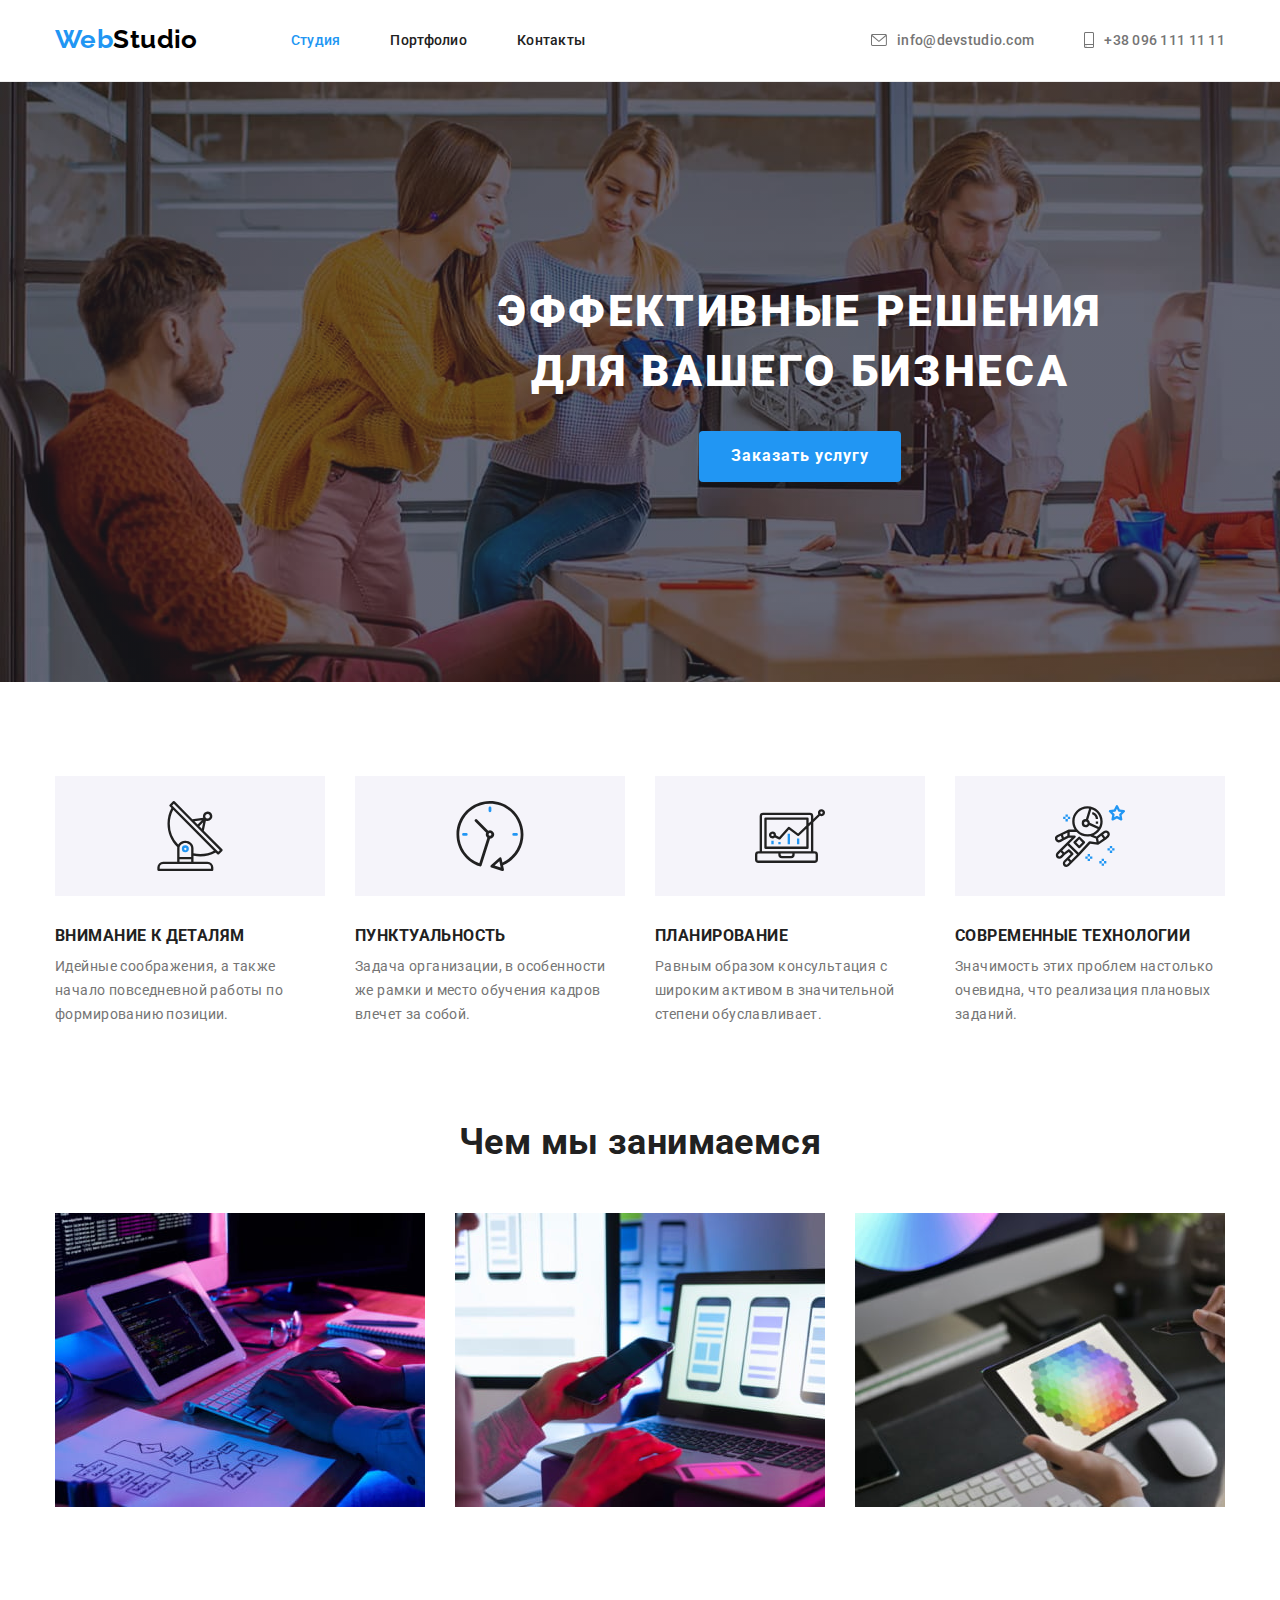
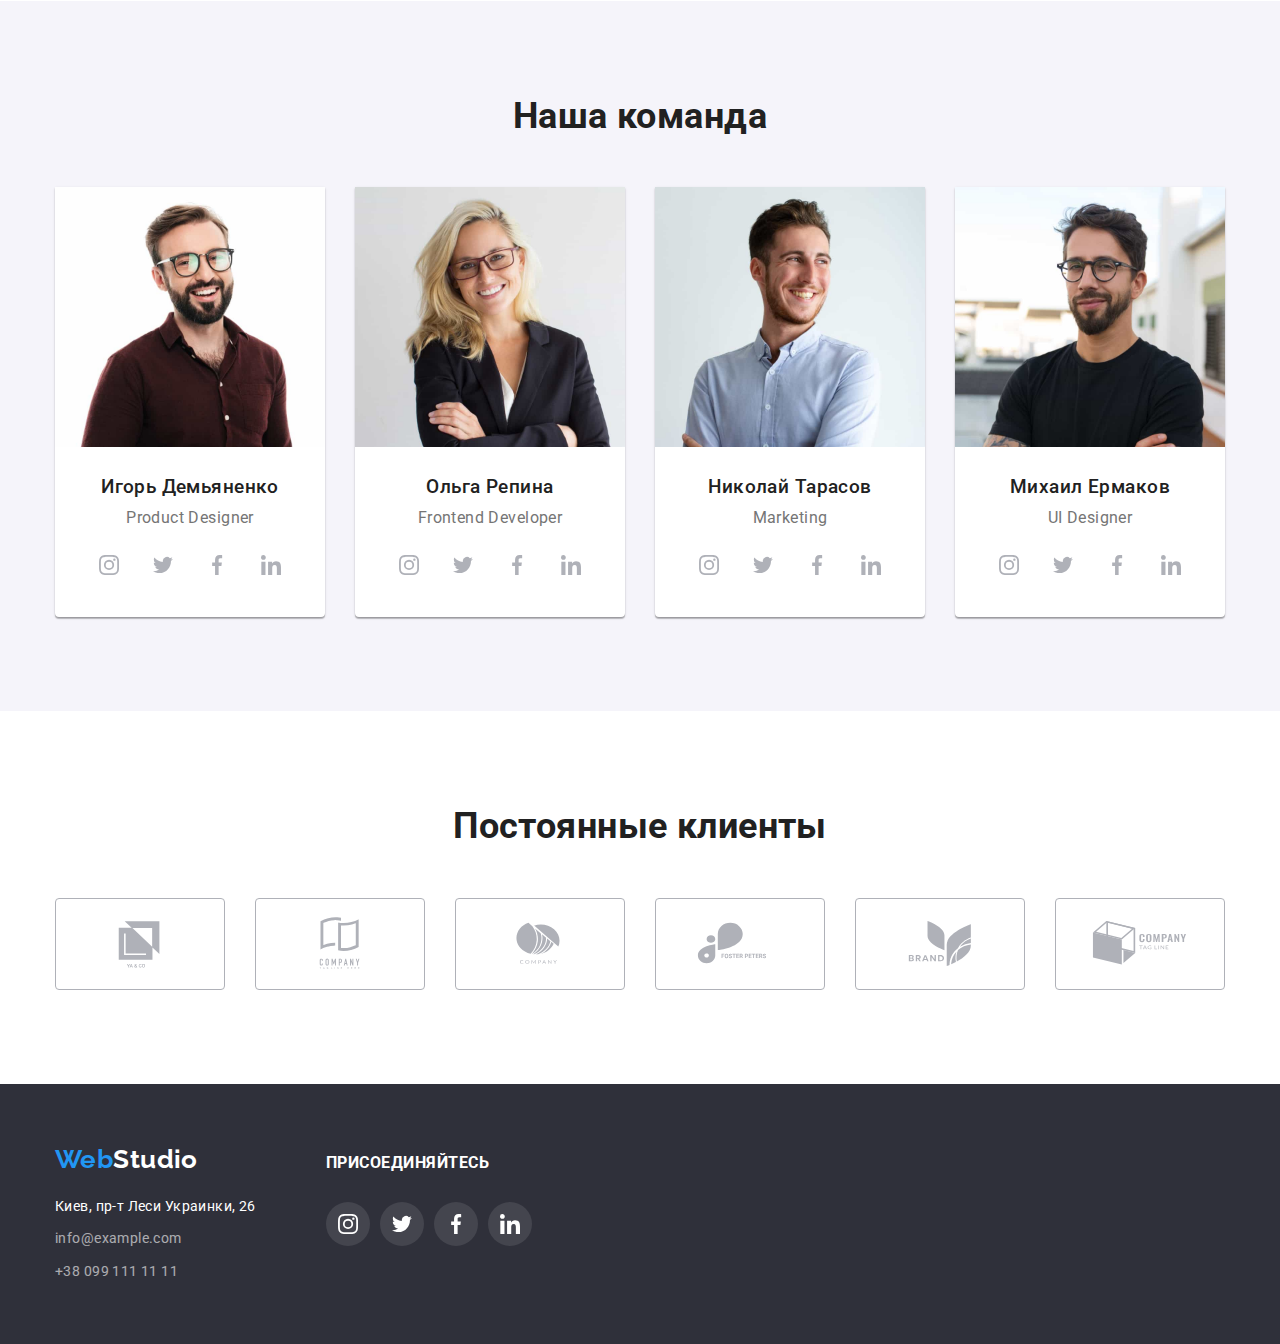
==== index.html @ b8664c8b "initial commit" ====
<!DOCTYPE html>
<html lang="ru">
<head>
    <meta charset="UTF-8">
    <meta http-equiv="X-UA-Compatible" content="IE=edge">
    <meta name="viewport" content="width=device-width, initial-scale=1.0">
    <title>WebStudio</title>
    <link rel="preconnect" href="https://fonts.googleapis.com">
    <link rel="preconnect" href="https://fonts.gstatic.com" crossorigin>
    <link href="https://fonts.googleapis.com/css2?family=Raleway:wght@700&family=Roboto:wght@400;500;700;900&display=swap" rel="stylesheet">
    <link rel="stylesheet" href="https://cdnjs.cloudflare.com/ajax/libs/modern-normalize/1.1.0/modern-normalize.min.css">
    <link rel="stylesheet" href="css/styles.css">
</head>
<body>
<!-- header -->
    <header class="border-line">
        <!-- logo -->
    <div class="container main-nav">
        <a class="link-logo link item-logo" href="/index.html"><span class="logo-color">Web</span>Studio</a>
       <!-- navigation to other pages -->
       <nav>
           <ul class="site-nav list nav">
                <li class="item"><a class="nav-link link current" href="./index.html">Студия</a></li>
                <li class="item"><a class="nav-link link" href="./portfolio.html">Портфолио</a></li>
                <li class="item"><a class="nav-link link" href="">Контакты</a></li>
          </ul>
       </nav>
        <!-- contacts -->
       <ul class="contact-nav list nav">
           <li class="item"><a class="contact-item link" href="mailto:info@devstudio.com">
                <svg class="icon-contact" width="16" height="12">
                    <use href="./images/icons.svg#icon-envelope"></use>
                </svg>
            info@devstudio.com</a>
            </li>
           <li class="item"><a class="contact-item link" href="tel:+380961111111">
                <svg class="icon-contact" width="10" height="16">
                    <use href="./images/icons.svg#icon-smartphone"></use>
                </svg>
            +38 096 111 11 11</a>
            </li>
       </ul>
    </div>
    </header>
<!-- main -->
    <main>
        <section class="hero">
            <!-- Hero -->
        <div class="container">
            <h1>Эффективные решения <br>
                для вашего бизнеса</h1>
            <button type="button" class="button primary">Заказать услугу</button>
        </div>
        </section>

        <!-- particularities -->
        <section class= "particularities section">
        <div class="container">
            <h2 class="section-title visually-hidden">Наши особенности</h2>
            <ul class="list">
                <li class="particularities-item">
                    <div class="icon-button">
                    <svg width="70px", height="70px">
                     <use href="./images/icons.svg#icon-antenna"></use></svg>
                    </div>
                    <h3 class="item-title">Внимание к деталям</h3>
                    <p class="item-text">Идейные соображения, а также начало повседневной работы по формированию позиции.</p>
                </li>
                <li class="particularities-item">
                    <div class="icon-button">
                        <svg width="70px", height="70px">
                            <use href="./images/icons.svg#icon-clock"></use>
                        </svg>
                    </div>
                    <h3 class="item-title">Пунктуальность</h3>
                    <p class="item-text">Задача организации, в особенности же рамки и место обучения кадров влечет за собой.</p>
                </li>
                <li class="particularities-item">
                    <div class="icon-button">
                        <svg width="70px", height="70px">
                            <use href="./images/icons.svg#icon-diagram"></use>
                        </svg>
                    </div>
                    <h3 class="item-title">Планирование</h3>
                    <p class="item-text">Равным образом консультация с широким активом в значительной степени обуславливает.</p>
                </li>
                <li class="particularities-item">
                    <div class="icon-button">
                        <svg width="70px", height="70px">
                            <use href="./images/icons.svg#icon-astronaut"></use>
                        </svg>
                    </div>
                    <h3 class="item-title">Современные технологии</h3>
                    <p class="item-text">Значимость этих проблем настолько очевидна, что реализация плановых заданий.</p>
                </li>
            </ul>
        </div>
        </section>   
         <!-- what we do (production) --> 
        <section class="production section">
        <div class="container">
            <h2 class="section-title">Чем мы занимаемся</h2>
            <ul class="list">
                <li class="item"><img src="images/box1-sq.jpg" alt="схема алгоритма и руки на клавиатуре" title="Разработка" width="370" height="294" class="production-photo"></li>
                <li class="item"><img src="images/box2-sq.jpg" alt="мобильный телефон и экран ноутбука" title="Верстка" width="370" height="294" class="production-photo"></li>
                <li class="item"><img src="images/box3-sq.jpg" alt="планшет с цветовой палитрой" width="370" title="Дизайн" height="294" class="production-photo"></li>
            </ul>
        </div>
        </section>

        <!-- our team 🤓 -->
        <section class="team section">
        <div class="container">
            <h2 class="section-title">Наша команда</h2>
            <ul class="list">
                <li class="team-card">
                    <img src="images/img-1-sq.jpg" alt="Игорь Демьяненко" width="270" height="260" class="team-photo">
                    <div class="team-text">
                    <h3 class="team-name">Игорь Демьяненко</h3>
                    <p class="team-position" lang="en">Product Designer</p>
                    <ul class="media list">
                        <li class="button-media">
                            <a href="" class="link link-media">
                                <svg width="20px" , height="20px" , fill="currentColor">
                                    <use href="./images/icons.svg#icon-instagram"></use>
                                </svg>
                            </a>
                        </li>
                        <li class="button-media">
                            <a href="" class="link link-media">
                                <svg width="20px" , height="20px" , fill="currentColor">
                                    <use href="./images/icons.svg#icon-twitter"></use>
                                </svg>
                            </a>
                        </li>
                        <li class="button-media">
                            <a href="" class="link link-media">
                                <svg width="20px" , height="20px" , fill="currentColor">
                                    <use href="./images/icons.svg#icon-facebook"></use>
                                </svg>
                            </a>
                        </li>
                        <li class="button-media">
                            <a href="" class="link link-media">
                                <svg width="20px" , height="20px" , fill="currentColor">
                                    <use href="./images/icons.svg#icon-linkedin"></use>
                                </svg>
                            </a>
                        </li>
                    </ul>
                    </div>
                </li>
                <li class="team-card">
                    <img src="images/img-2-sq.jpg" alt="Ольга Репина" width="270" height="260" class="team-photo">
                    <div class="team-text">
                        <h3 class="team-name">Ольга Репина</h3>
                        <p class="team-position" lang="en">Frontend Developer</p>
                        <ul class="media list">
                            <li class="button-media">
                                <a href="" class="link link-media">
                                    <svg width="20px" , height="20px" , fill="currentColor">
                                        <use href="./images/icons.svg#icon-instagram"></use>
                                    </svg>
                                </a>
                            </li>
                            <li class="button-media">
                                <a href="" class="link link-media">
                                    <svg width="20px" , height="20px" , fill="currentColor">
                                        <use href="./images/icons.svg#icon-twitter"></use>
                                    </svg>
                                </a>
                            </li>
                            <li class="button-media">
                                <a href="" class="link link-media">
                                    <svg width="20px" , height="20px" , fill="currentColor">
                                        <use href="./images/icons.svg#icon-facebook"></use>
                                    </svg>
                                </a>
                            </li>
                            <li class="button-media">
                                <a href="" class="link link-media">
                                    <svg width="20px" , height="20px" , fill="currentColor">
                                        <use href="./images/icons.svg#icon-linkedin"></use>
                                    </svg>
                                </a>
                            </li>
                        </ul>
                    </div>
                </li>
                <li class="team-card">
                    <img src="images/img-3-sq.jpg" alt="Николай Тарасов" width="270" height="260" class="team-photo">
                    <div class="team-text">
                        <h3 class="team-name">Николай Тарасов</h3>
                        <p class="team-position" lang="en">Marketing</p>
                        <ul class="media list">
                            <li class="button-media">
                                <a href="" class="link link-media">
                                    <svg width="20px" , height="20px" , fill="currentColor">
                                        <use href="./images/icons.svg#icon-instagram"></use>
                                    </svg>
                                </a>
                            </li>
                            <li class="button-media">
                                <a href="" class="link link-media">
                                    <svg width="20px" , height="20px" , fill="currentColor">
                                        <use href="./images/icons.svg#icon-twitter"></use>
                                    </svg>
                                </a>
                            </li>
                            <li class="button-media">
                                <a href="" class="link link-media">
                                    <svg width="20px" , height="20px" , fill="currentColor">
                                        <use href="./images/icons.svg#icon-facebook"></use>
                                    </svg>
                                </a>
                            </li>
                            <li class="button-media">
                                <a href="" class="link link-media">
                                    <svg width="20px" , height="20px" , fill="currentColor">
                                        <use href="./images/icons.svg#icon-linkedin"></use>
                                    </svg>
                                </a>
                            </li>
                        </ul>
                    </div>
                </li>
                <li class="team-card">
                    <img src="images/img-4-sq.jpg" alt="Игорь Демьяненко" width="270" height="260" class="team-photo">
                    <div class="team-text">
                        <h3 class="team-name">Михаил Ермаков</h3>
                        <p class="team-position" lang="en">UI Designer</p>
                        <ul class="media list">
                            <li class="button-media">
                                <a href="" class="link link-media">
                                    <svg width="20px" , height="20px" , fill="currentColor">
                                        <use href="./images/icons.svg#icon-instagram"></use>
                                    </svg>
                                </a>
                            </li>
                            <li class="button-media">
                                <a href="" class="link link-media">
                                    <svg width="20px" , height="20px" , fill="currentColor">
                                        <use href="./images/icons.svg#icon-twitter"></use>
                                    </svg>
                                </a>
                            </li>
                            <li class="button-media">
                                <a href="" class="link link-media">
                                    <svg width="20px" , height="20px" , fill="currentColor">
                                        <use href="./images/icons.svg#icon-facebook"></use>
                                    </svg>
                                </a>
                            </li>
                            <li class="button-media">
                                <a href="" class="link link-media">
                                    <svg width="20px" , height="20px" , fill="currentColor">
                                        <use href="./images/icons.svg#icon-linkedin"></use>
                                    </svg>
                                </a>
                            </li>
                        </ul>
                    </div>
                </li>
            </ul>
        </div>
        </section>

        <!-- clients -->

        <section class="clients section">
        <div class="container">
            <h2 class="section-title">Постоянные клиенты</h2>
                <ul class="list clients-box">
                    <li class="client-button">
                        <a href="" class="link link-client"> 
                        <svg width="106px", height="60px", fill="currentColor">
                            <use href="./images/icons.svg#icon-logo-1"></use>
                        </svg>
                        </a>
                    </li>
                    <li class="client-button">
                        <a href="" class="link link-client"> 
                            <svg width="106px", height="60px", fill="currentColor">
                                <use href="./images/icons.svg#icon-logo-2"></use>
                            </svg>
                        </a>
                    </li>
                    <li class="client-button">
                        <a href="" class="link link-client"> 
                            <svg width="106px", height="60px", fill="currentColor">
                                <use href="./images/icons.svg#icon-logo-3"></use>
                            </svg>
                        </a>
                    </li>
                    <li class="client-button">
                        <a href="" class="link link-client"> 
                            <svg width="106px", height="60px", fill="currentColor">
                                <use href="./images/icons.svg#icon-logo-4"></use>
                            </svg>
                        </a>
                    </li>
                    <li class="client-button">
                        <a href="" class="link link-client"> 
                            <svg width="106px", height="60px", fill="currentColor">
                            <use href="./images/icons.svg#icon-logo-5"></use>
                            </svg>
                        </a>
                    </li>
                    <li class="client-button">
                        <a href="" class="link link-client">
                            <svg width="106px", height="60px", fill="currentColor">
                                <use href="./images/icons.svg#icon-logo-6"></use>
                            </svg>
                        </a>
                    </li>
                </ul>
        </div>
        </section>
    </main>
<!-- footer -->
    <footer class="footer">
    <!-- logo -->
    <div class="container footer-flex">
        <div>
            <a class="link-logo logo-negative link" href="/index.html"><span class="logo-color">Web</span>Studio</a>
            <address class="address-negative">
                <ul class="contact-list list">
                    <li class="contact-item"><a class="link address-link" href="">Киев, пр-т Леси Украинки, 26</a></li>
                    <li class="contact-item"><a class="link contact-link" href="mailto:info@example.com">info@example.com</a></li>
                    <li class="contact-item"><a class="link contact-link no-padding" href="tel:+380991111111">+38 099 111 11 11</a></li>
                </ul>
            </address>
        </div>
        <div class="invite-block">
            <h3 class="invite">Присоединяйтесь</h3>
            <ul class="media list">
                <li class="button-media"> 
                    <a href="" class="link link-media">
                        <svg width="20px", height="20px", fill="currentColor">
                            <use href="./images/icons.svg#icon-instagram"></use>
                        </svg>   
                    </a>
                </li>
                <li class="button-media">
                    <a href="" class="link link-media">
                        <svg width="20px", height="20px", fill="currentColor">
                            <use href="./images/icons.svg#icon-twitter"></use>
                        </svg>
                    </a>
                </li>
                <li class="button-media">
                    <a href="" class="link link-media">
                        <svg width="20px", height="20px", fill="currentColor">
                            <use href="./images/icons.svg#icon-facebook"></use>
                        </svg>
                    </a>
                </li>
                <li class="button-media">
                    <a href="" class="link link-media">
                        <svg width="20px", height="20px", fill="currentColor">
                            <use href="./images/icons.svg#icon-linkedin"></use>
                        </svg>
                    </a>
                </li>
            </ul>
        </div>
    </div>

    </footer>

</body>
</html>
---- css/styles.css ----
:root {
  /* Palette */
  --brand-accent-color: #2196f3;
  --accent-color-hover: #188ce8;
  --brand-background: #2f303a;
  --second-background: #f5f4fa;
  /*    var(--second-background) is also for buttons */
  --title-text-color: #212121;
  --primary-text-color: #757575;
  --contrast-text-color: #ffffff;
  --border-line-color: #ececec;
  --borders-card-color: #eeeeee;
  --hero-shadow: #2f303a;
  --icons-gray: #afb1b8;
}

body {
  background-color: #ffffff;
  color: var(--title-text-color);

  font-family: "Roboto", sans-serif;
  font-weight: 400;
  font-size: 14px;
  line-height: 1.7;
  letter-spacing: 0.03em;
}

h1,
h2,
h3,
p {
  margin-top: 0px;
  margin-bottom: 0px;
}

.link {
  text-decoration: none;
  color: inherit;
}

.list {
  list-style: none;
  padding: 0;
  margin: 0;
}

.container {
  width: 1200px;
  padding: 0px 15px;
  /* outline: 2px solid tomato; */
  margin-left: auto;
  margin-right: auto;
}

.border-line {
  border-bottom: 1px solid var(--border-line-color);
}

.section {
  padding-top: 94px;
  padding-bottom: 94px;
}

.logo-color {
  color: var(--brand-accent-color);
}

.link-logo {
  font-family: "Raleway", sans-serif;
  font-weight: 700;
  font-size: 26px;
  line-height: 1.2;
  color: #000000;
}

.link-logo:visited {
  color: #000000;
}

/* Site navigation */
/* styles for flex  */

.nav {
  display: flex;
}

.main-nav {
  display: flex;
  align-items: center;
}

.main-nav .item-logo {
  margin-right: 93px;
  padding-top: 24px;
  padding-bottom: 25px;
}

.site-nav .item {
  /* .nav .item-contact */
  margin-right: 50px;
}

.site-nav .item:last-child {
  margin-right: 0px;
}

.contact-nav > .item + .item {
  margin-left: 50px;
}

.contact-nav {
  margin-left: auto;
}

.site-nav,
.contact-nav {
  font-weight: 500;
  line-height: 1.2;
  letter-spacing: 0.02em;
}

.nav-link {
  display: block;

  color: var(--title-text-color);
  padding-top: 32px;
  padding-bottom: 32px;
}

.nav-link:hover,
.nav-link:focus {
  color: var(--brand-accent-color);
}

.site-nav .nav-link.current {
  color: var(--brand-accent-color);
}

/* Menu Contacts */

.contact-item {
  display: flex;
  align-items: center;
  color: var(--primary-text-color);
}

.contact-item:hover,
.contact-item:focus {
  color: var(--brand-accent-color);
}

.icon-contact {
  margin-right: 10px;
  fill: currentColor;
}

/* ---- hero ---- */
.hero {
  width: 1600px;
  /* height: 600px; */
  margin: 0 auto;
  padding-top: 200px;
  padding-bottom: 200px;

  background-image: linear-gradient(
      to right,
      rgba(47, 48, 58, 0.4),
      rgba(47, 48, 58, 0.4)
    ),
    url(../images/img-hero.jpg);
  background-size: contain;
  background-repeat: no-repeat;
  background-position: center;

  align-content: middle;
  text-align: center;
}

.hero h1 {
  margin-bottom: 30px;

  color: var(--contrast-text-color);
  font-weight: 900;
  font-size: 44px;
  line-height: 1.36;
  letter-spacing: 0.06em;
  text-transform: uppercase;
}

.button {
  display: inline-block;
  border-radius: 4px;
  border: transparent;

  font-family: "Roboto", sans-serif;
  text-align: center;
  font-size: 16px;
  letter-spacing: 0.06em;

  cursor: pointer;
}

.button.primary {
  padding: 10px 32px;
  font-weight: 700;
  line-height: 1.88;

  background-color: var(--brand-accent-color);
  color: var(--contrast-text-color);
}

.button.primary:hover,
.button.primary:focus {
  background-color: var(--accent-color-hover);
}

/* Наши особенности */
.visually-hidden {
  position: absolute;
  white-space: nowrap;
  width: 1px;
  height: 1px;
  overflow: hidden;
  border: 0;
  padding: 0;
  clip: rect(0 0 0 0);
  clip-path: inset(50%);
  margin: -1px;
}

.particularities.section {
  padding-bottom: 0px;
}

.icon-button {
  display: flex;
  width: 270px;
  height: 120px;
  margin-bottom: 30px;
  background-color: var(--second-background);
  align-items: center;
  justify-content: center;
}

.item-title {
  font-weight: 700;
  line-height: 1.2;
  text-transform: uppercase;
  color: var(--title-text-color);

  margin-bottom: 10px;
}

.item-text {
  color: var(--primary-text-color);
  /* width: 270px; */
}

.particularities-item {
  width: 270px;
  margin-right: 30px;
}

.particularities-item:last-child {
  margin-right: 0px;
}

.particularities .list,
.production .list,
.team .list {
  display: flex;
}

/* What we do */
.section-title {
  margin-bottom: 50px;

  font-weight: 700;
  font-size: 36px;
  line-height: 1.17;
  color: var(--title-text-color);
  text-align: center;
}

.production-photo {
  display: block;
}

.production .item:not(:last-child) {
  margin-right: 30px;
}

/* Team */

.team {
  background-color: var(--second-background);
}

.team-card {
  width: 270px;

  background-color: var(--contrast-text-color);
  font-size: 16px;
  line-height: 1.17;
  text-align: center;

  box-shadow: 0px 1px 3px rgba(0, 0, 0, 0.12), 0px 1px 1px rgba(0, 0, 0, 0.14),
    0px 2px 1px rgba(0, 0, 0, 0.2);
  border-radius: 0px 0px 4px 4px;
}

.team-photo {
  display: block;
}

.team-name {
  margin-bottom: 10px;

  font-weight: 500;
  color: var(--title-text-color);
}

.team-position {
  margin-bottom: 16px;

  color: var(--primary-text-color);
}

.team-text {
  display: flex;
  flex-direction: column;
  padding-top: 30px;
  padding-bottom: 30px;
}

.team .team-card + .team-card {
  margin-left: 30px;
}

.team-text .link-media {
  background-color: var(--contrast-text-color);
  color: var(--icons-gray);
}

.team-text .link-media:focus,
.team-text .link-media:hover {
  background-color: var(--brand-accent-color);
  color: var(--contrast-text-color);
}

.link-media:hover,
.link-media:focus {
  background-color: var(--brand-accent-color);
  color: var(--contrast-text-color);
}

/* clients */

.clients-box {
  display: flex;
  justify-content: left;
}

.client-button {
  display: flex;
  margin-right: 30px;
}

.client-button:last-of-type {
  margin-right: 0px;
}

.link-client {
  display: flex;
  width: 170px;
  height: 92px;
  border: 1px solid var(--icons-gray);
  border-radius: 4px;

  color: var(--icons-gray);

  align-items: center;
  justify-content: center;
}

.icon-client {
  fill: currentColor;
}

.link-client:hover,
.link-client:focus {
  border: 1px solid var(--brand-accent-color);
  color: var(--brand-accent-color);
}

/* footer */

.footer {
  padding-top: 60px;
  padding-bottom: 60px;
  background-color: var(--brand-background);
  color: var(--contrast-text-color);
}

.logo-negative {
  display: block;
  margin-bottom: 20px;
  color: var(--contrast-text-color);
}

.logo-negative:visited {
  color: var(--contrast-text-color);
}

/* --- address --- */

.address-negative {
  display: inline-block;

  color: var(--contrast-text-color);
  font-style: normal;
  font-weight: 400;
}

/* --- list of contacts --- */

.contact-link {
  color: var(--contrast-text-color);
  opacity: 60%;
}

.address-link {
  color: var(--contrast-text-color);
}

.address-link:hover,
.address-link:focus,
.contact-link:hover,
.contact-link:focus {
  color: var(--brand-accent-color);
}

.contact-item:not(:last-child) {
  display: block;
  margin-bottom: 9px;
}

/* блок "присоединяйтесь" */
.footer-flex {
  display: flex;
  align-items: baseline;
}

.invite-block {
  margin-left: 70px;
}

.invite-block .media {
  margin-top: 30px;
}

.invite {
  text-transform: uppercase;
  font-weight: 700;
  line-height: 1.17;
  letter-spacing: 0.03em;
}

.media {
  display: flex;
  justify-content: center;
}

.button-media {
  display: flex;
  margin-right: 10px;
}

.button-media:last-of-type {
  margin-right: 0px;
}

.icon-media {
  fill: currentColor;
}

.link-media {
  display: flex;
  width: 44px;
  height: 44px;
  border-radius: 50%;
  background: rgba(255, 255, 255, 0.1);
  color: var(--contrast-text-color);
  align-items: center;
  justify-content: center;
}

.link-media:hover,
.link-media:focus {
  background-color: var(--brand-accent-color);
}

/* Styles for portfolio.html */

.filter {
  display: flex;
  justify-content: center;
  margin-bottom: 50px;
}

.filter .item + .item {
  margin-left: 8px;
}

.button.secondary {
  background-color: var(--second-background);
  color: var(--title-text-color);
  font-weight: 500;
  line-height: 1.63;
  padding: 6px 22px;
}

.button.secondary:hover,
.button.secondary:focus {
  background-color: var(--brand-accent-color);
  color: var(--contrast-text-color);
  box-shadow: 0px 3px 1px rgba(0, 0, 0, 0.1), 0px 1px 2px rgba(0, 0, 0, 0.08),
    0px 2px 2px rgba(0, 0, 0, 0.12);
}

/* ---- cards of examples ---- */

.example-photo {
  display: block;
}

.example-name {
  margin-bottom: 4px;

  font-size: 18px;
  font-weight: 700;
  line-height: 2;
  letter-spacing: 0.06em;
  color: var(--title-text-color);
}

.example-type {
  font-size: 16px;
  line-height: 1.88;
  color: var(--primary-text-color);
}

.example-description {
  padding: 20px 24px;
  border: 1px solid var(--borders-card-color);
  border-top: none;
}

.expamples-cards {
  display: flex;
  flex-wrap: wrap;
}

/* --- grid --- */

.example-card {
  margin-bottom: 30px;
  /* outline: 2px solid #000000; */
}

.example-card:hover,
.example-card:focus {
  box-shadow: 0px 1px 1px rgba(0, 0, 0, 0.12), 0px 4px 4px rgba(0, 0, 0, 0.06),
    1px 4px 6px rgba(0, 0, 0, 0.16);
}

.example-card:nth-last-child(-n + 3) {
  margin-bottom: 0px;
}

.example-card:nth-child(3n + 2) {
  margin-left: 30px;
  margin-right: 30px;
}
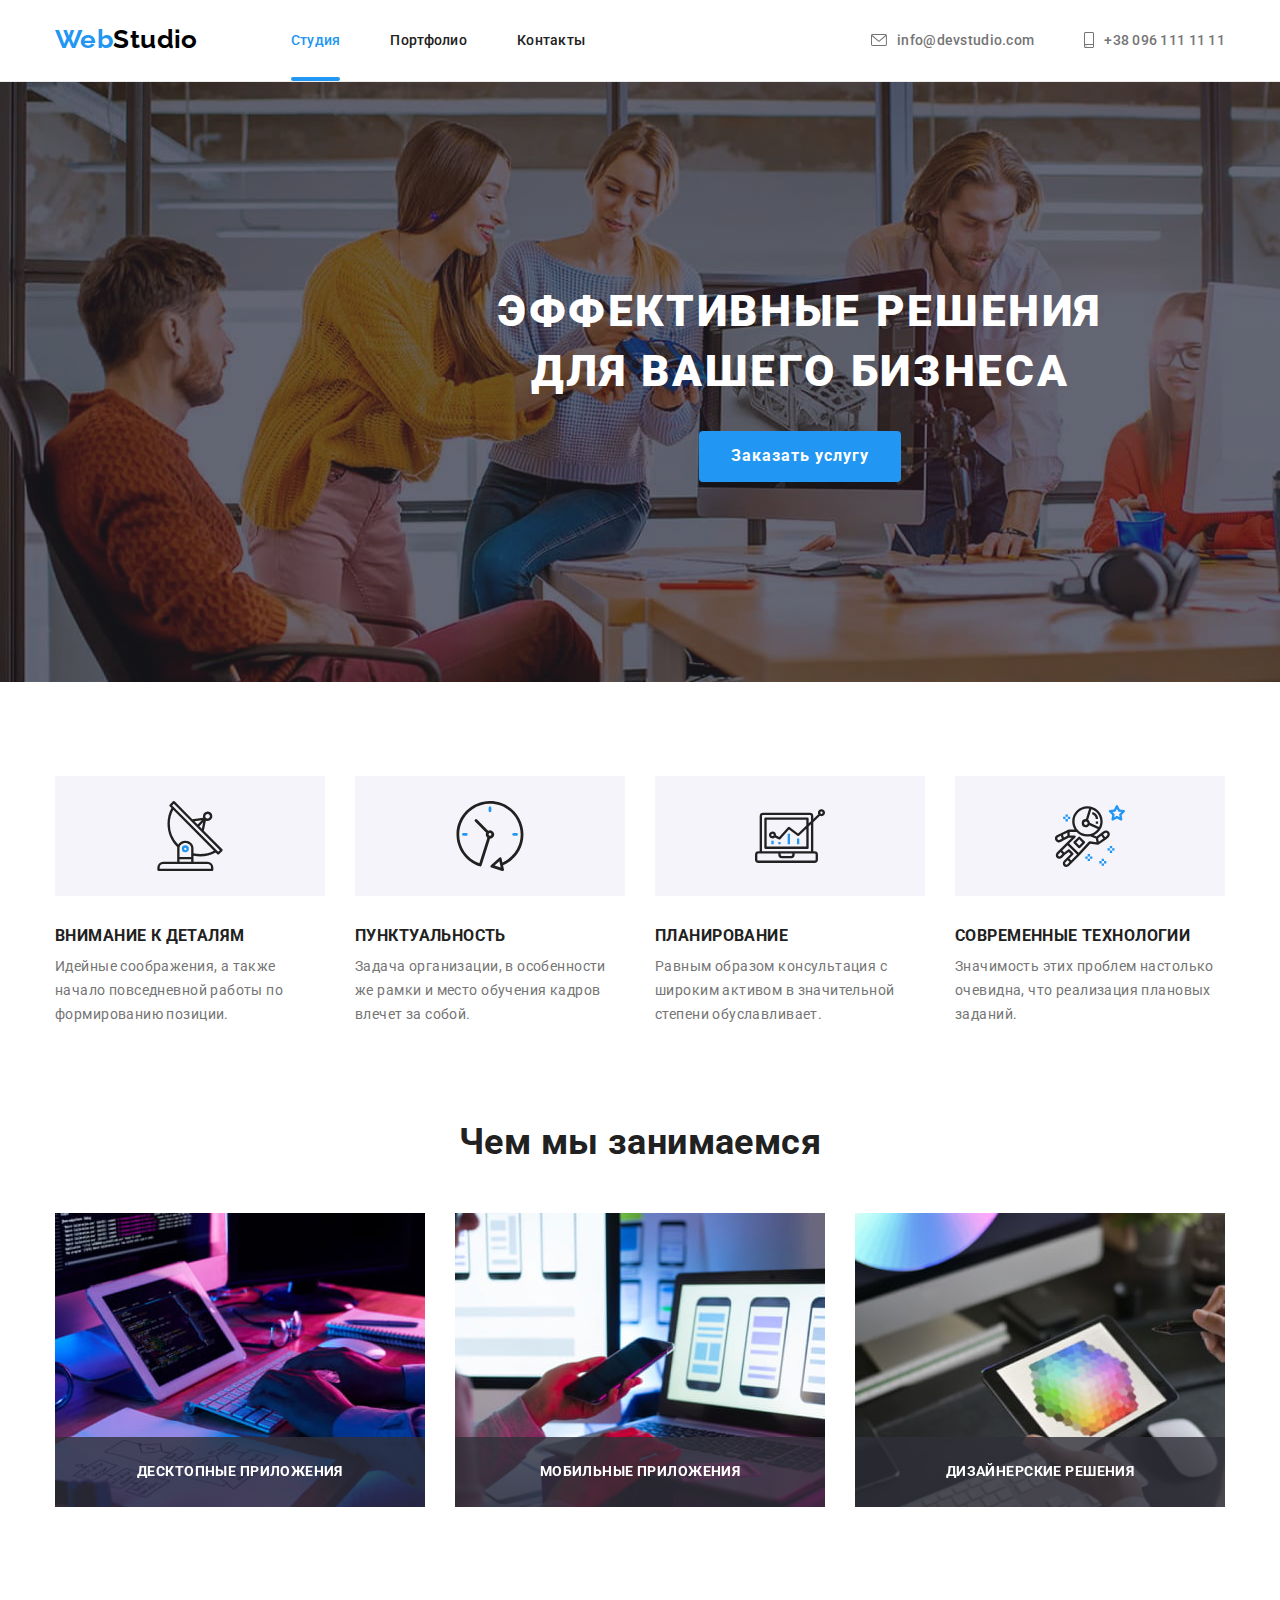
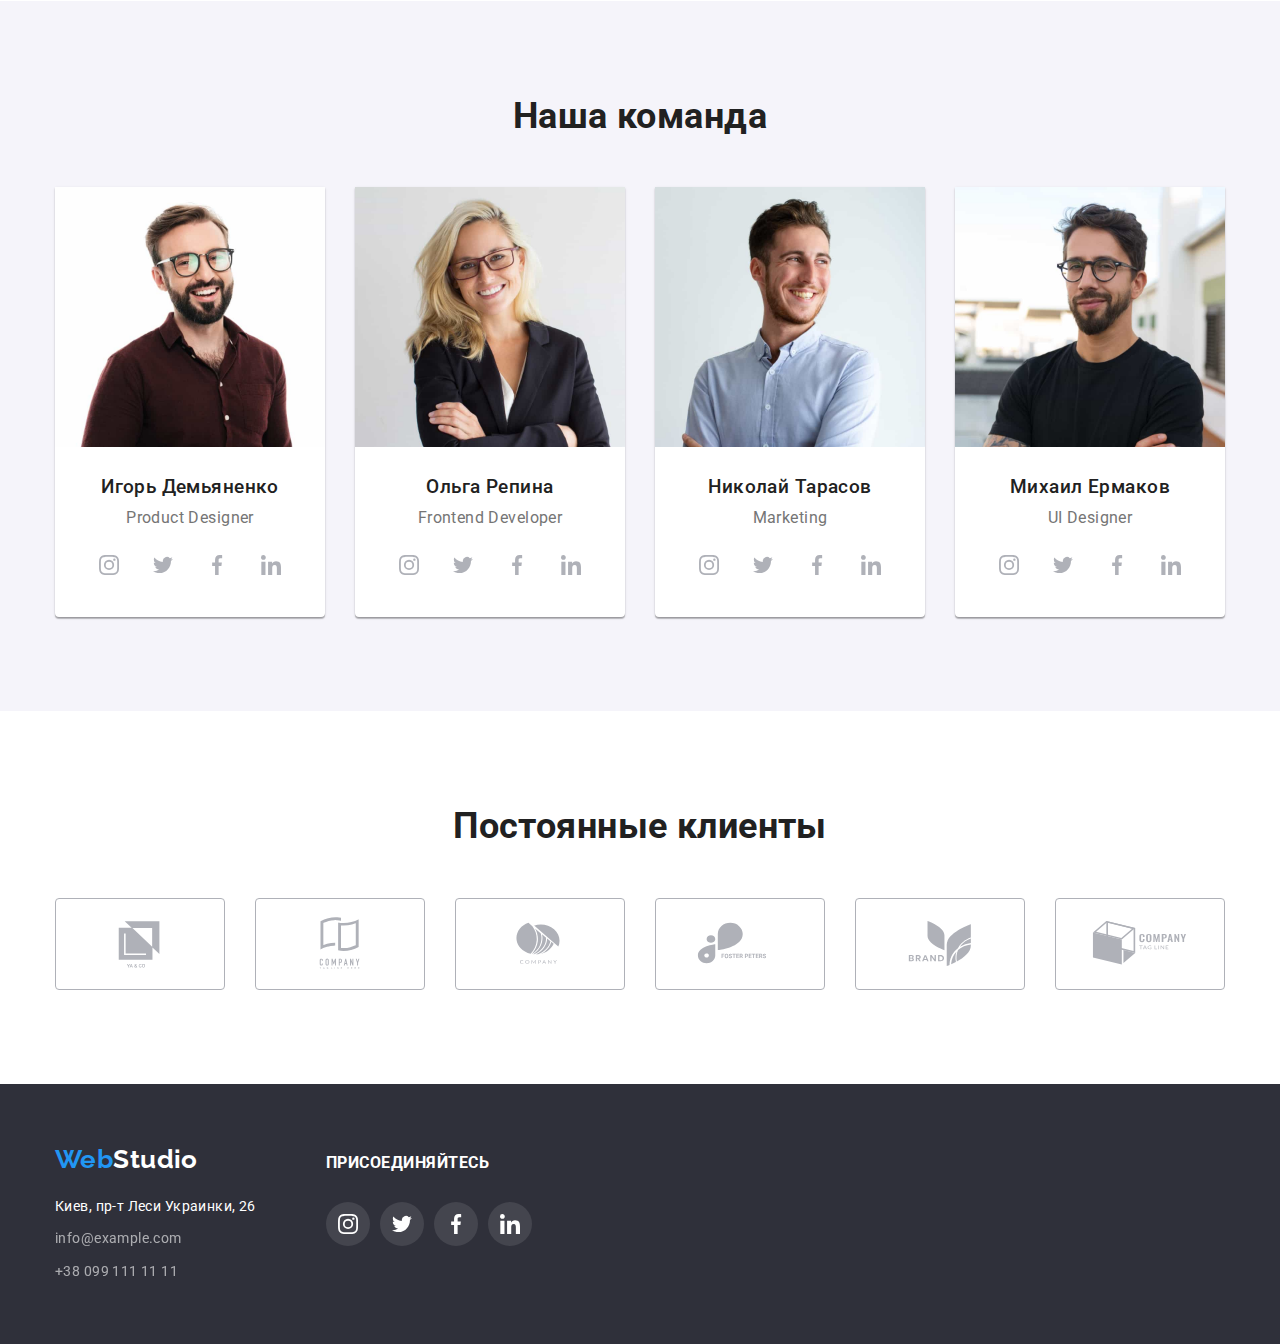
==== commit 7daca54d: "transitions current-mark added" ====
--- a/index.html
+++ b/index.html
@@ -20,9 +20,16 @@
        <!-- navigation to other pages -->
        <nav>
            <ul class="site-nav list nav">
-                <li class="item"><a class="nav-link link current" href="./index.html">Студия</a></li>
-                <li class="item"><a class="nav-link link" href="./portfolio.html">Портфолио</a></li>
-                <li class="item"><a class="nav-link link" href="">Контакты</a></li>
+                <li class="item">
+                    <a class="nav-link link current" href="./index.html">Студия</a>
+                </li>
+                <li class="item">
+                    <a class="nav-link link" href="./portfolio.html">
+                        Портфолио</a>
+                </li>
+                <li class="item">
+                    <a class="nav-link link" href="">Контакты</a>
+                </li>
           </ul>
        </nav>
         <!-- contacts -->
@@ -53,6 +60,13 @@
         </div>
         </section>
 
+        <div class="backdrop is-hidden"> 
+            <div class="modal">
+                <p>Lorem ipsum dolor sit amet consectetur adipisicing elit. Velit minima dignissimos suscipit eum consectetur delectus temporibus quo. Sapiente, atque. Voluptatibus deleniti consequuntur voluptate sapiente ut sequi repellendus nisi fugiat nulla?</p>
+                <button> Закрыть</button>
+            </div>
+        </div>
+
         <!-- particularities -->
         <section class= "particularities section">
         <div class="container">
@@ -101,9 +115,15 @@
         <div class="container">
             <h2 class="section-title">Чем мы занимаемся</h2>
             <ul class="list">
-                <li class="item"><img src="images/box1-sq.jpg" alt="схема алгоритма и руки на клавиатуре" title="Разработка" width="370" height="294" class="production-photo"></li>
-                <li class="item"><img src="images/box2-sq.jpg" alt="мобильный телефон и экран ноутбука" title="Верстка" width="370" height="294" class="production-photo"></li>
-                <li class="item"><img src="images/box3-sq.jpg" alt="планшет с цветовой палитрой" width="370" title="Дизайн" height="294" class="production-photo"></li>
+                <li class="item"><img src="images/box1-sq.jpg" alt="схема алгоритма и руки на клавиатуре" title="Разработка" width="370" height="294" class="production-photo">
+                <p class="production-type">Десктопные приложения</p>
+                </li>
+                <li class="item"><img src="images/box2-sq.jpg" alt="мобильный телефон и экран ноутбука" title="Верстка" width="370" height="294" class="production-photo">
+                <p class="production-type">Мобильные приложения</p>
+            </li>
+                <li class="item"><img src="images/box3-sq.jpg" alt="планшет с цветовой палитрой" width="370" title="Дизайн" height="294" class="production-photo">
+                <p class="production-type">Дизайнерские решения</p>
+            </li>
             </ul>
         </div>
         </section>
--- a/css/styles.css
+++ b/css/styles.css
@@ -96,7 +96,8 @@
 }
 
 .site-nav .item {
-  /* .nav .item-contact */
+  position: relative;
+  display: inline-block;
   margin-right: 50px;
 }
 
@@ -125,6 +126,8 @@
   color: var(--title-text-color);
   padding-top: 32px;
   padding-bottom: 32px;
+
+  transition: color 250ms cubic-bezier(0.4, 0, 0.2, 1);
 }
 
 .nav-link:hover,
@@ -136,12 +139,27 @@
   color: var(--brand-accent-color);
 }
 
+.site-nav .current::after {
+  content: "";
+  display: inline-block;
+  position: absolute;
+  left: 0px;
+  bottom: 0px;
+  width: 100%;
+  height: 4px;
+  border-radius: 2px;
+
+  background-color: var(--brand-accent-color);
+}
+
 /* Menu Contacts */
 
 .contact-item {
   display: flex;
   align-items: center;
   color: var(--primary-text-color);
+
+  transition: color 250ms cubic-bezier(0.4, 0, 0.2, 1);
 }
 
 .contact-item:hover,
@@ -207,11 +225,42 @@
 
   background-color: var(--brand-accent-color);
   color: var(--contrast-text-color);
+
+  transition: background-color 250ms cubic-bezier(0.4, 0, 0.2, 1);
 }
 
 .button.primary:hover,
 .button.primary:focus {
   background-color: var(--accent-color-hover);
+}
+
+/* Modal window */
+.backdrop {
+  position: fixed;
+  top: 0;
+  left: 0;
+  width: 100%;
+  height: 100%;
+  background-color: rgba(0, 0, 0, 0.2);
+}
+
+.backdrop.is-hidden {
+  opacity: 0;
+  pointer-events: none;
+}
+
+.modal {
+  position: absolute;
+  top: 50%;
+  left: 50%;
+  transform: translate(-50%, -50%);
+
+  height: 581px;
+  width: 528px;
+
+  background-color: #fff;
+  box-shadow: 0px 2px 1px 0px #00000033, 0px 1px 1px 0px #00000024,
+    0px 1px 3px 0px #0000001f;
 }
 
 /* Наши особенности */
@@ -285,9 +334,35 @@
 .production-photo {
   display: block;
 }
+.production .item {
+  position: relative;
+}
 
 .production .item:not(:last-child) {
   margin-right: 30px;
+}
+
+.production-type {
+  display: block;
+  position: absolute;
+  padding-top: 27px;
+  padding-bottom: 27px;
+  width: 370px;
+  height: 70px;
+
+  font-family: Roboto, sans-serif;
+  font-size: 14px;
+  font-weight: 700;
+  line-height: 1.14;
+  letter-spacing: 0.03em;
+  text-align: center;
+  color: var(--contrast-text-color);
+  text-transform: uppercase;
+
+  background-color: rgba(47, 48, 58, 0.8);
+
+  bottom: 0px;
+  left: 0px;
 }
 
 /* Team */
@@ -340,6 +415,8 @@
 .team-text .link-media {
   background-color: var(--contrast-text-color);
   color: var(--icons-gray);
+
+  transition: background-color 250ms cubic-bezier(0.4, 0, 0.2, 1);
 }
 
 .team-text .link-media:focus,
@@ -381,6 +458,9 @@
 
   align-items: center;
   justify-content: center;
+
+  transition: color 250ms cubic-bezier(0.4, 0, 0.2, 1),
+    border 250ms cubic-bezier(0.4, 0, 0.2, 1);
 }
 
 .icon-client {
@@ -427,10 +507,14 @@
 .contact-link {
   color: var(--contrast-text-color);
   opacity: 60%;
+
+  transition: color 250ms cubic-bezier(0.4, 0, 0.2, 1);
 }
 
 .address-link {
   color: var(--contrast-text-color);
+
+  transition: color 250ms cubic-bezier(0.4, 0, 0.2, 1);
 }
 
 .address-link:hover,
@@ -493,6 +577,8 @@
   color: var(--contrast-text-color);
   align-items: center;
   justify-content: center;
+
+  transition: background-color 250ms cubic-bezier(0.4, 0, 0.2, 1);
 }
 
 .link-media:hover,
@@ -518,6 +604,10 @@
   font-weight: 500;
   line-height: 1.63;
   padding: 6px 22px;
+
+  transition: background-color 250ms cubic-bezier(0.4, 0, 0.2, 1),
+    color 250ms cubic-bezier(0.4, 0, 0.2, 1),
+    box-shadow 250ms cubic-bezier(0.4, 0, 0.2, 1);
 }
 
 .button.secondary:hover,
@@ -532,6 +622,7 @@
 
 .example-photo {
   display: block;
+  position: relative;
 }
 
 .example-name {
@@ -561,11 +652,45 @@
   flex-wrap: wrap;
 }
 
+.thumb {
+  position: relative;
+  /* overflow: hidden; */
+}
+
+.overlay {
+  display: flex;
+  position: absolute;
+  top: 100%;
+  left: 0px;
+  width: 100%;
+  height: 100%;
+  background-color: var(--brand-accent-color);
+  opacity: 90%;
+  color: var(--contrast-text-color);
+
+  padding-right: 24px;
+  padding-left: 24px;
+  align-items: center;
+
+  font-family: Roboto;
+  font-size: 18px;
+  line-height: 1.56;
+  letter-spacing: 0.03em;
+
+  transition: translateY 250ms cubic-bezier(0.4, 0, 0.2, 1);
+}
+
+.example-card:hover .overlay {
+  transform: translateY (-100%);
+}
+
 /* --- grid --- */
 
 .example-card {
+  position: relative;
   margin-bottom: 30px;
   /* outline: 2px solid #000000; */
+  transition: box-shadow 250ms cubic-bezier(0.4, 0, 0.2, 1);
 }
 
 .example-card:hover,
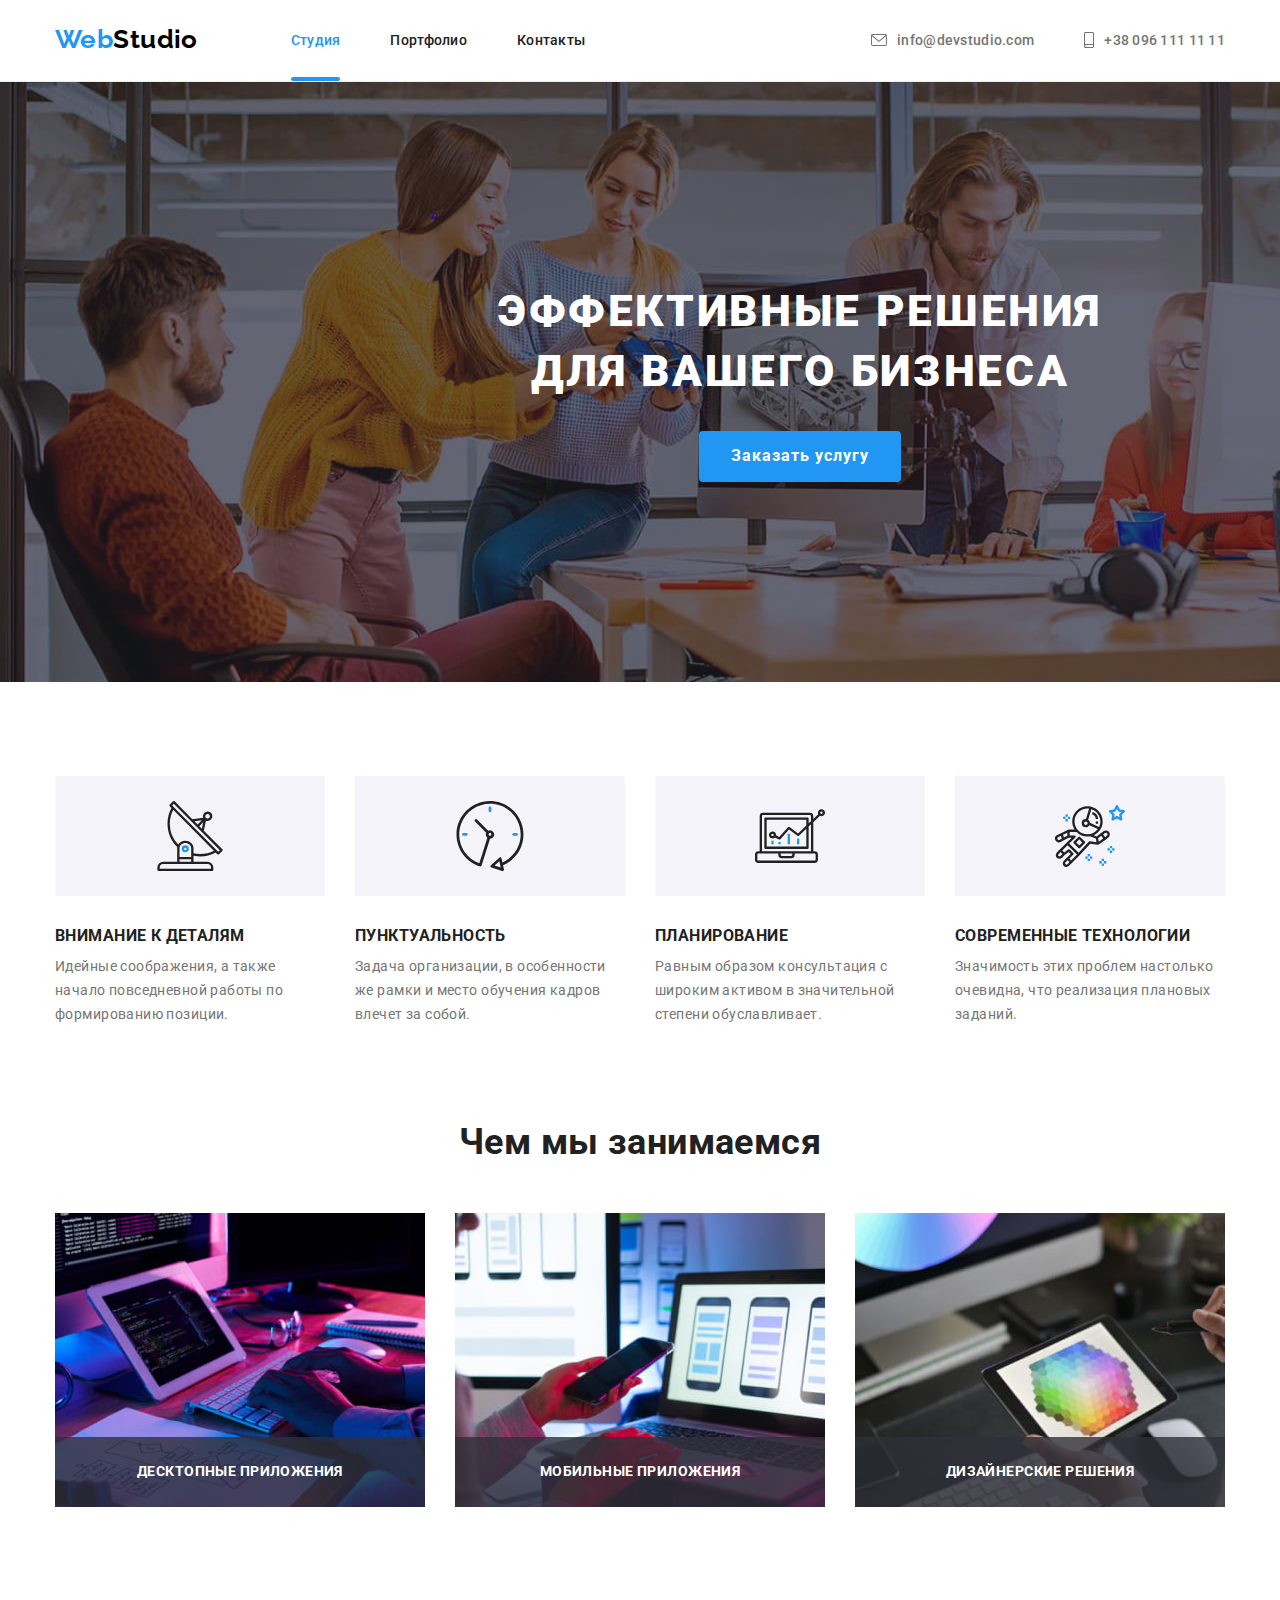
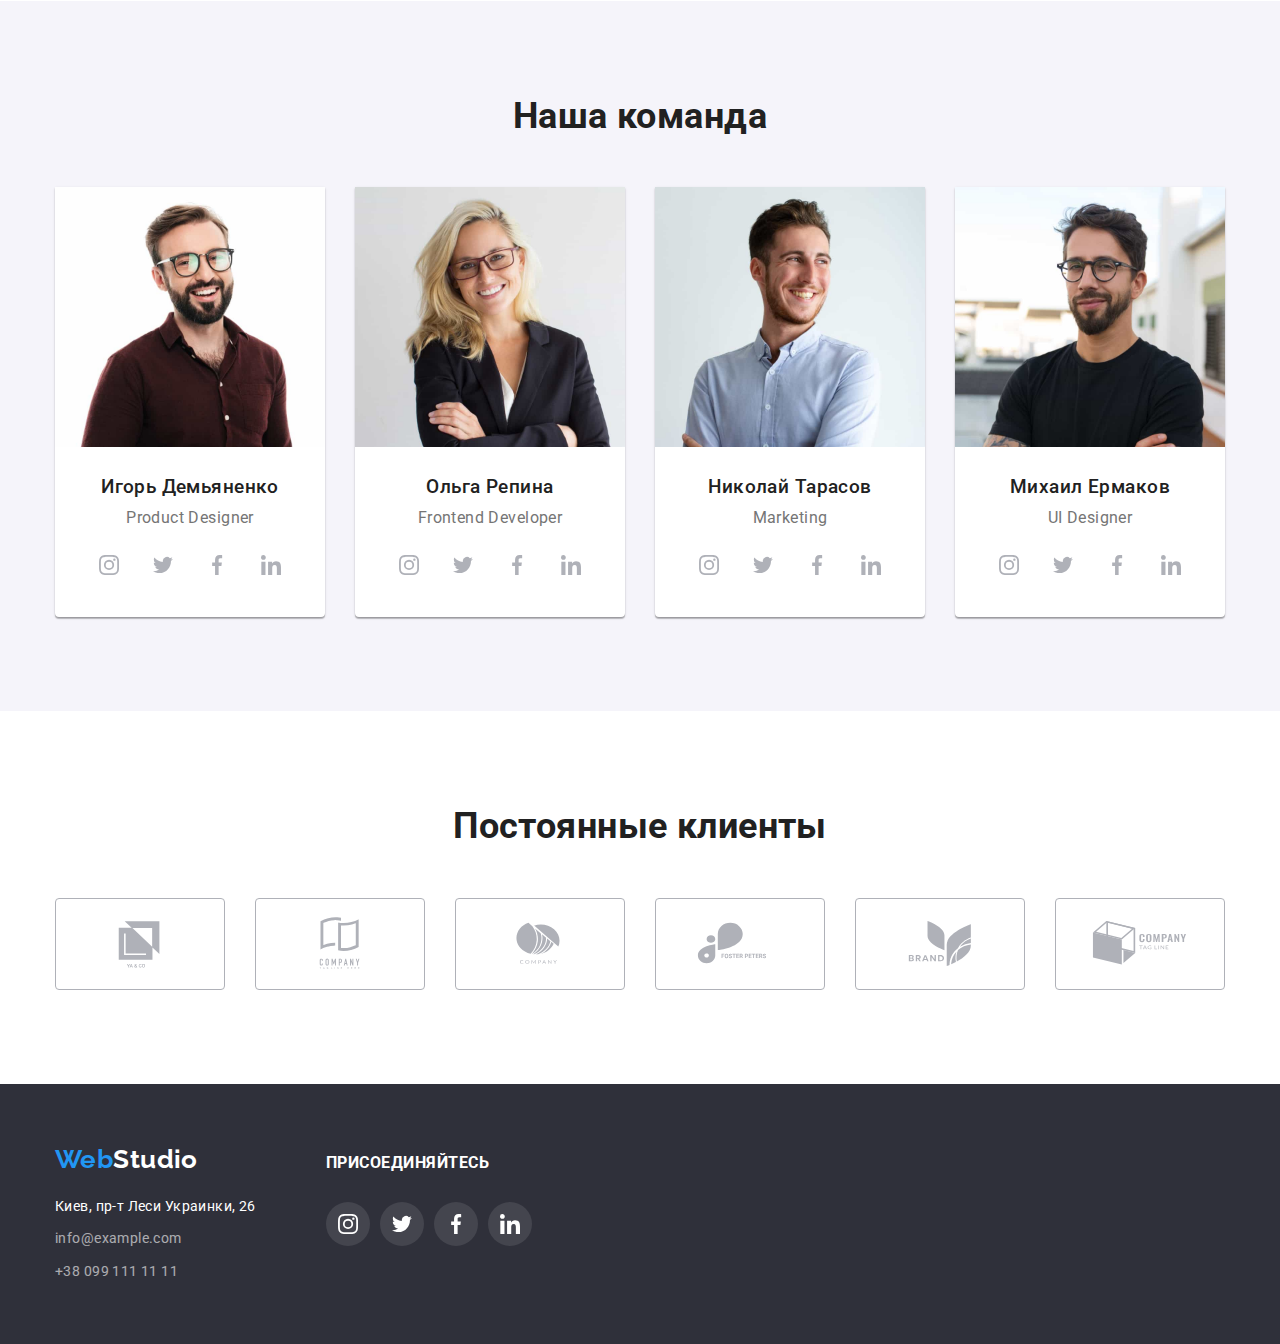
==== commit a8466b21: "overlay and backdrop added" ====
--- a/index.html
+++ b/index.html
@@ -56,14 +56,17 @@
         <div class="container">
             <h1>Эффективные решения <br>
                 для вашего бизнеса</h1>
-            <button type="button" class="button primary">Заказать услугу</button>
+            <button type="button" class="button primary" data-modal-open>Заказать услугу</button>
         </div>
         </section>
 
-        <div class="backdrop is-hidden"> 
+        <div class="backdrop is-hidden" data-modal> 
             <div class="modal">
-                <p>Lorem ipsum dolor sit amet consectetur adipisicing elit. Velit minima dignissimos suscipit eum consectetur delectus temporibus quo. Sapiente, atque. Voluptatibus deleniti consequuntur voluptate sapiente ut sequi repellendus nisi fugiat nulla?</p>
-                <button> Закрыть</button>
+                <button class="button-close" data-modal-close> 
+                    <svg width="18", height="18">
+                        <use href="images/icons.svg#icon-close-black"></use>
+                    </svg>    
+                </button>
             </div>
         </div>
 
@@ -387,6 +390,6 @@
     </div>
 
     </footer>
-
+<script src="./js/modal.js"></script>
 </body>
 </html>--- a/css/styles.css
+++ b/css/styles.css
@@ -12,6 +12,7 @@
   --borders-card-color: #eeeeee;
   --hero-shadow: #2f303a;
   --icons-gray: #afb1b8;
+  --cubic: cubic-bezier(0.4, 0, 0.2, 1);
 }
 
 body {
@@ -245,6 +246,7 @@
 }
 
 .backdrop.is-hidden {
+  visibility: hidden;
   opacity: 0;
   pointer-events: none;
 }
@@ -261,6 +263,22 @@
   background-color: #fff;
   box-shadow: 0px 2px 1px 0px #00000033, 0px 1px 1px 0px #00000024,
     0px 1px 3px 0px #0000001f;
+
+  transition: transform 250ms var(--cubic);
+  transform: scale(90%);
+}
+
+.button-close {
+  position: absolute;
+  top: 10px;
+  right: 10px;
+
+  height: 30px;
+  width: 30px;
+  border-radius: 50%;
+
+  background-color: var(--contrast-text-color);
+  color: rgba(0, 0, 0, 0.2);
 }
 
 /* Наши особенности */
@@ -654,7 +672,7 @@
 
 .thumb {
   position: relative;
-  /* overflow: hidden; */
+  overflow: hidden;
 }
 
 .overlay {
@@ -677,11 +695,7 @@
   line-height: 1.56;
   letter-spacing: 0.03em;
 
-  transition: translateY 250ms cubic-bezier(0.4, 0, 0.2, 1);
-}
-
-.example-card:hover .overlay {
-  transform: translateY (-100%);
+  transition: transform 250ms cubic-bezier(0.4, 0, 0.2, 1);
 }
 
 /* --- grid --- */
@@ -699,6 +713,10 @@
     1px 4px 6px rgba(0, 0, 0, 0.16);
 }
 
+.example-card:hover .overlay {
+  transform: translateY(-100%);
+}
+
 .example-card:nth-last-child(-n + 3) {
   margin-bottom: 0px;
 }
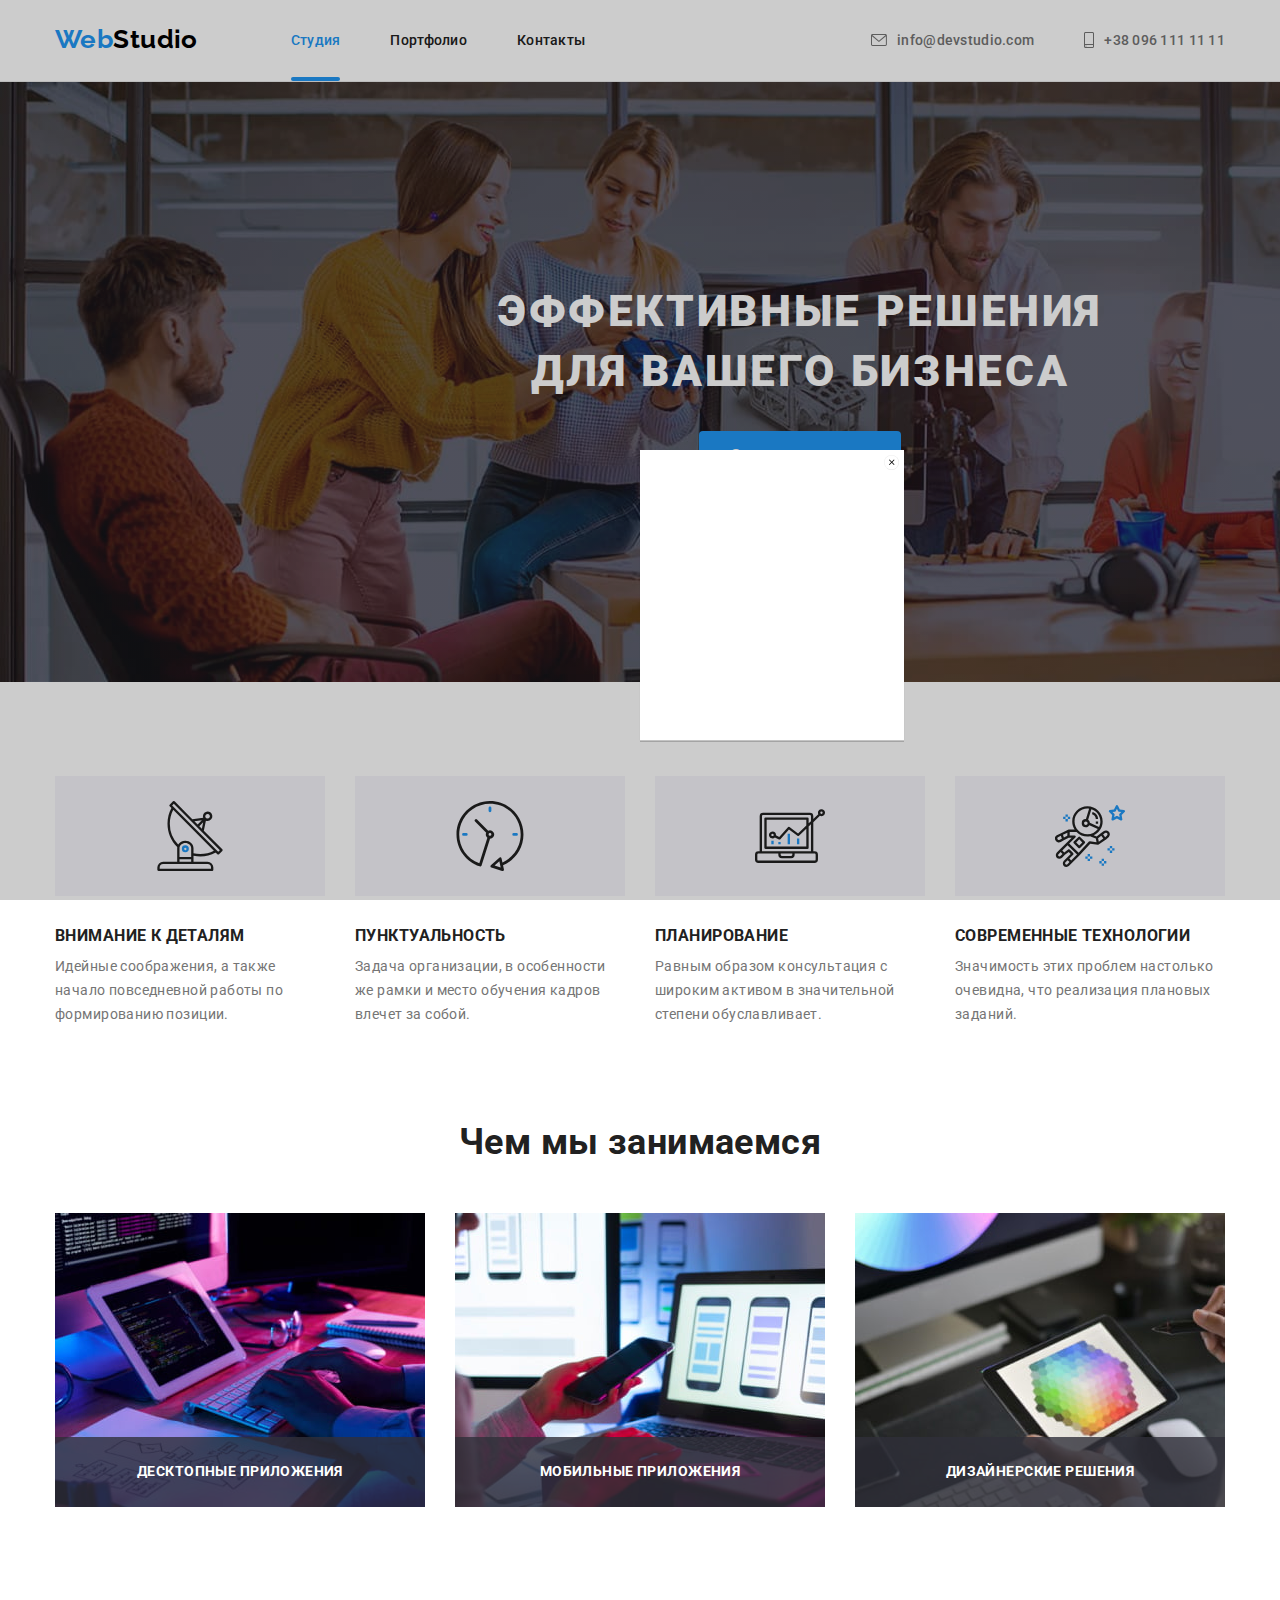
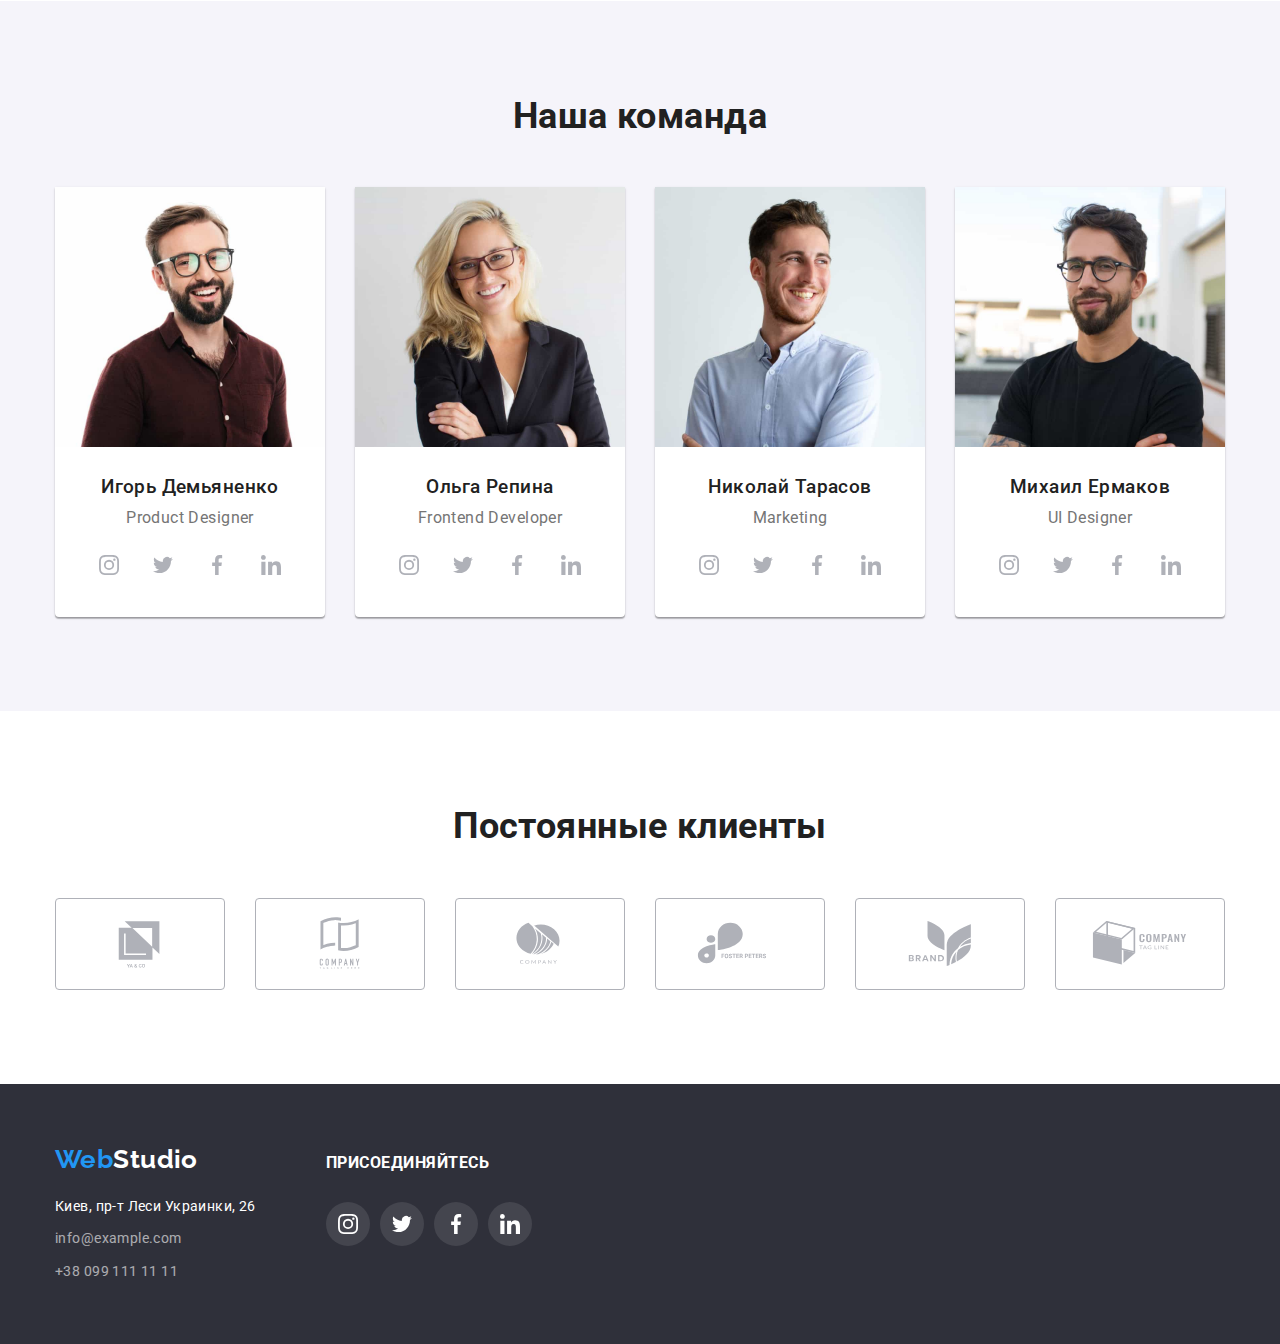
==== commit 869d088e: "button close and animation" ====
--- a/index.html
+++ b/index.html
@@ -60,7 +60,7 @@
         </div>
         </section>
 
-        <div class="backdrop is-hidden" data-modal> 
+        <div class="backdrop" data-modal> 
             <div class="modal">
                 <button class="button-close" data-modal-close> 
                     <svg width="18", height="18">
@@ -390,6 +390,6 @@
     </div>
 
     </footer>
-<script src="./js/modal.js"></script>
+<script src="modal.js"></script>
 </body>
 </html>--- a/css/styles.css
+++ b/css/styles.css
@@ -235,6 +235,10 @@
   background-color: var(--accent-color-hover);
 }
 
+.button.primary:active {
+  scale: 100%;
+}
+
 /* Modal window */
 .backdrop {
   position: fixed;
@@ -242,7 +246,12 @@
   left: 0;
   width: 100%;
   height: 100%;
+  z-index: 1;
+
   background-color: rgba(0, 0, 0, 0.2);
+
+  opacity: 1;
+  transition: opacity 1000ms var(--cubic);
 }
 
 .backdrop.is-hidden {
@@ -264,18 +273,30 @@
   box-shadow: 0px 2px 1px 0px #00000033, 0px 1px 1px 0px #00000024,
     0px 1px 3px 0px #0000001f;
 
-  transition: transform 250ms var(--cubic);
-  transform: scale(90%);
+  scale: 50%;
+
+  transition: scale 250ms var(--cubic);
+}
+
+.backdrop.is-hidden .modal {
+  scale: 100%;
 }
 
 .button-close {
   position: absolute;
+  display: flex;
+  justify-content: center;
+  align-items: center;
   top: 10px;
   right: 10px;
 
   height: 30px;
   width: 30px;
+  -webkit-appearance: none;
+  padding: 0px;
   border-radius: 50%;
+  border-width: 1px;
+  border-color: rgba(0, 0, 0, 0.1);
 
   background-color: var(--contrast-text-color);
   color: rgba(0, 0, 0, 0.2);
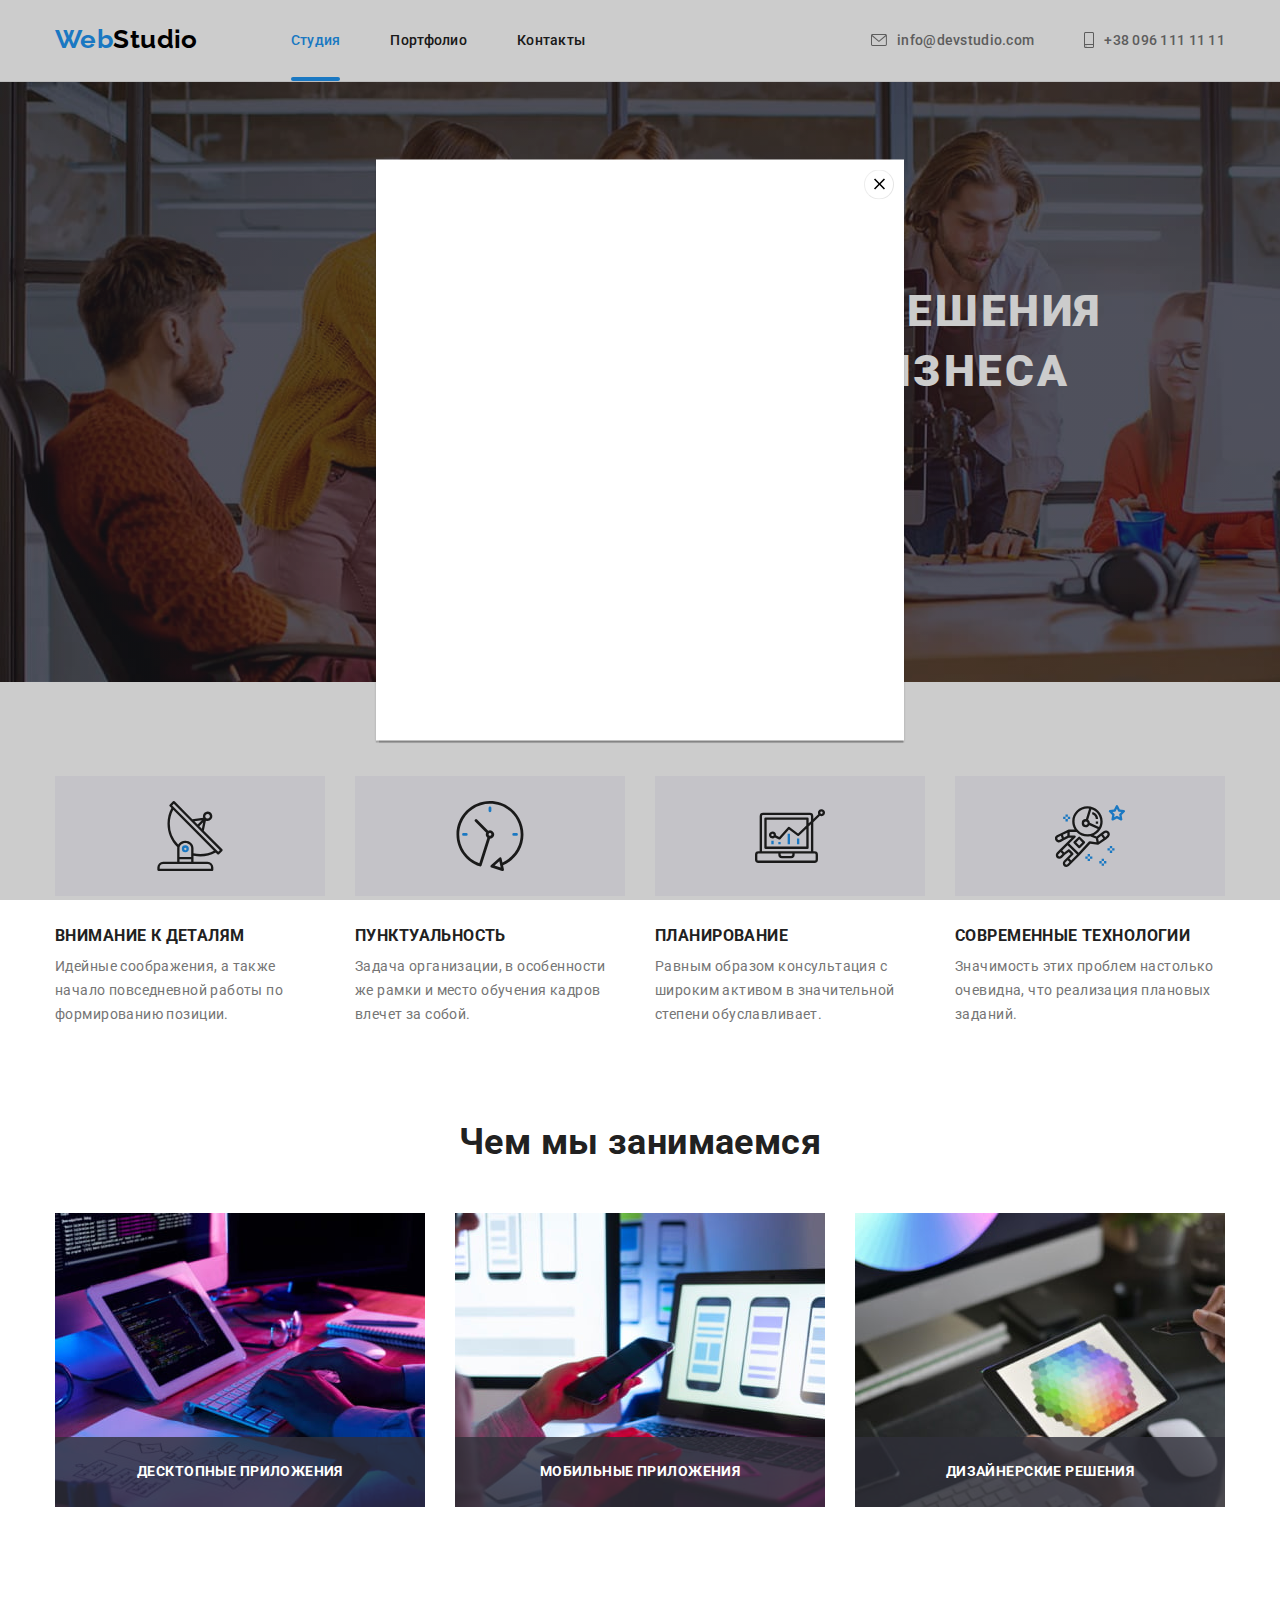
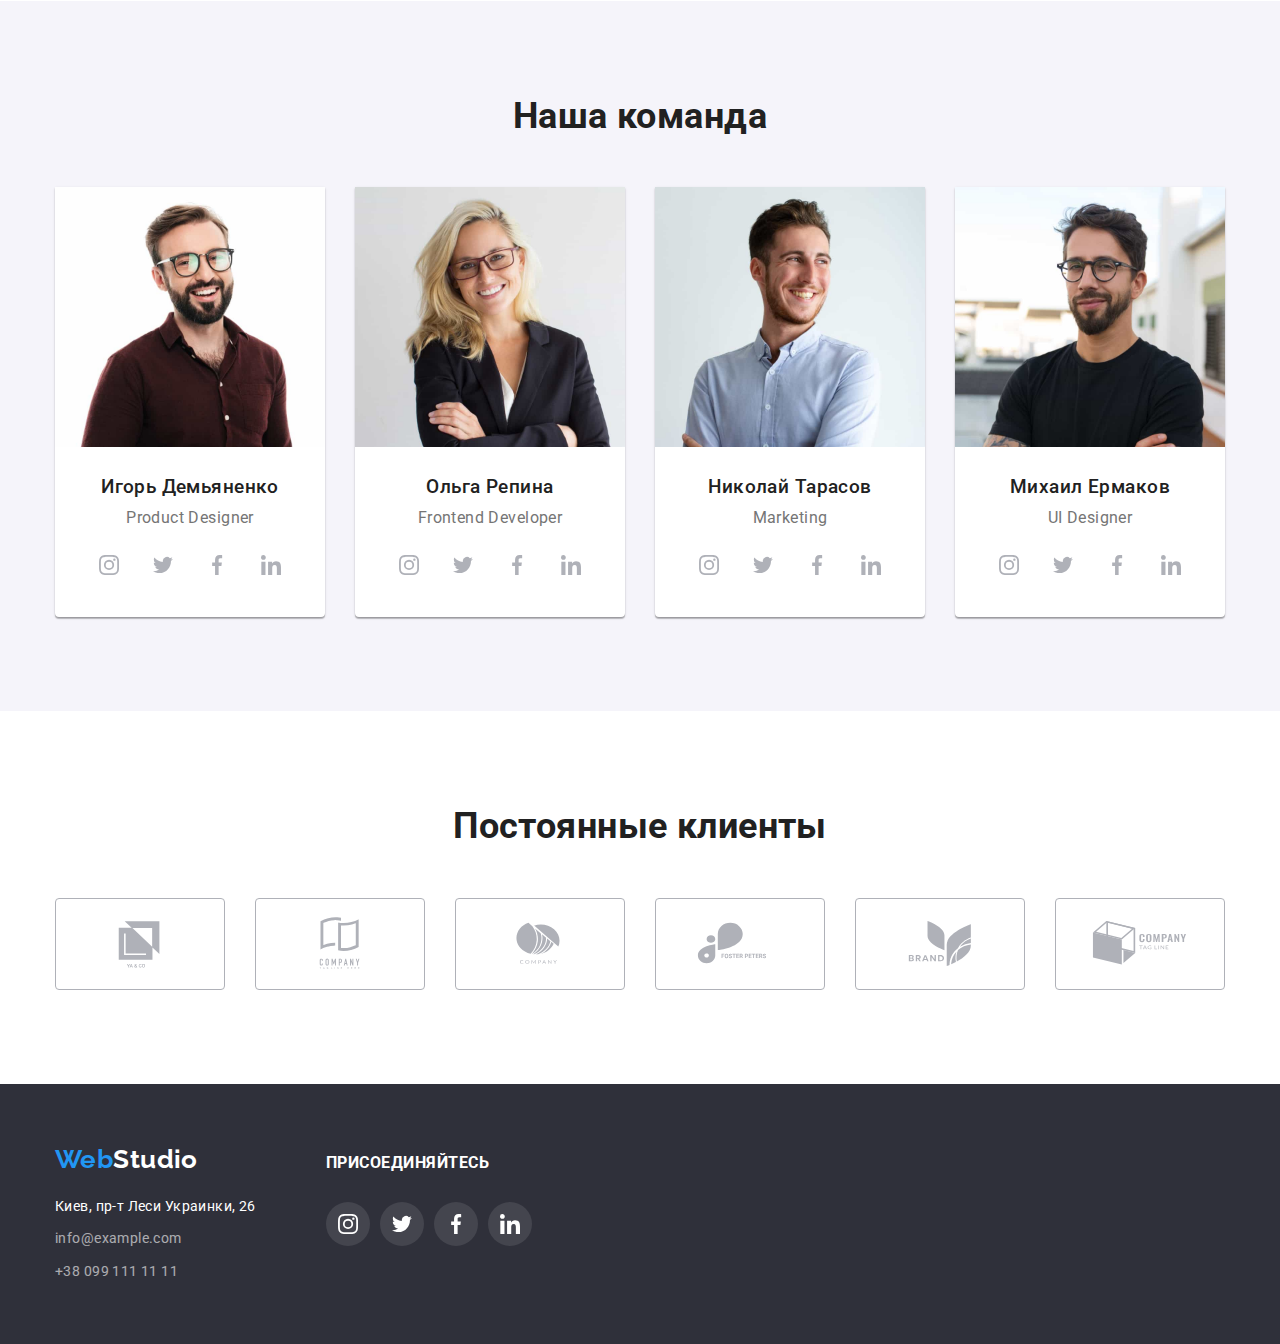
==== commit d4702e1c: "closing modal" ====
--- a/index.html
+++ b/index.html
@@ -390,6 +390,6 @@
     </div>
 
     </footer>
-<script src="modal.js"></script>
+<script src="/js/modal.js"></script>
 </body>
 </html>--- a/css/styles.css
+++ b/css/styles.css
@@ -128,7 +128,7 @@
   padding-top: 32px;
   padding-bottom: 32px;
 
-  transition: color 250ms cubic-bezier(0.4, 0, 0.2, 1);
+  transition: color 250ms var(--cubic);
 }
 
 .nav-link:hover,
@@ -160,7 +160,7 @@
   align-items: center;
   color: var(--primary-text-color);
 
-  transition: color 250ms cubic-bezier(0.4, 0, 0.2, 1);
+  transition: color 250ms var(--cubic);
 }
 
 .contact-item:hover,
@@ -227,7 +227,7 @@
   background-color: var(--brand-accent-color);
   color: var(--contrast-text-color);
 
-  transition: background-color 250ms cubic-bezier(0.4, 0, 0.2, 1);
+  transition: background-color 250ms var(--cubic);
 }
 
 .button.primary:hover,
@@ -264,7 +264,6 @@
   position: absolute;
   top: 50%;
   left: 50%;
-  transform: translate(-50%, -50%);
 
   height: 581px;
   width: 528px;
@@ -272,14 +271,12 @@
   background-color: #fff;
   box-shadow: 0px 2px 1px 0px #00000033, 0px 1px 1px 0px #00000024,
     0px 1px 3px 0px #0000001f;
-
-  scale: 50%;
-
-  transition: scale 250ms var(--cubic);
+  transform: translate(-50%, -50%) scale(1);
+  transition: transform 250ms var(--cubic);
 }
 
 .backdrop.is-hidden .modal {
-  scale: 100%;
+  transform: translate(-50%, -50%) scale(0.8);
 }
 
 .button-close {
@@ -455,7 +452,7 @@
   background-color: var(--contrast-text-color);
   color: var(--icons-gray);
 
-  transition: background-color 250ms cubic-bezier(0.4, 0, 0.2, 1);
+  transition: background-color 250ms var(--cubic);
 }
 
 .team-text .link-media:focus,
@@ -498,8 +495,7 @@
   align-items: center;
   justify-content: center;
 
-  transition: color 250ms cubic-bezier(0.4, 0, 0.2, 1),
-    border 250ms cubic-bezier(0.4, 0, 0.2, 1);
+  transition: color 250ms var(--cubic), border 250ms var(--cubic);
 }
 
 .icon-client {
@@ -547,13 +543,13 @@
   color: var(--contrast-text-color);
   opacity: 60%;
 
-  transition: color 250ms cubic-bezier(0.4, 0, 0.2, 1);
+  transition: color 250ms var(--cubic);
 }
 
 .address-link {
   color: var(--contrast-text-color);
 
-  transition: color 250ms cubic-bezier(0.4, 0, 0.2, 1);
+  transition: color 250ms var(--cubic);
 }
 
 .address-link:hover,
@@ -617,7 +613,7 @@
   align-items: center;
   justify-content: center;
 
-  transition: background-color 250ms cubic-bezier(0.4, 0, 0.2, 1);
+  transition: background-color 250ms var(--cubic);
 }
 
 .link-media:hover,
@@ -644,9 +640,8 @@
   line-height: 1.63;
   padding: 6px 22px;
 
-  transition: background-color 250ms cubic-bezier(0.4, 0, 0.2, 1),
-    color 250ms cubic-bezier(0.4, 0, 0.2, 1),
-    box-shadow 250ms cubic-bezier(0.4, 0, 0.2, 1);
+  transition: background-color 250ms var(--cubic), color 250ms var(--cubic),
+    box-shadow 250ms var(--cubic);
 }
 
 .button.secondary:hover,
@@ -716,7 +711,7 @@
   line-height: 1.56;
   letter-spacing: 0.03em;
 
-  transition: transform 250ms cubic-bezier(0.4, 0, 0.2, 1);
+  transition: transform 250ms var(--cubic);
 }
 
 /* --- grid --- */
@@ -725,7 +720,7 @@
   position: relative;
   margin-bottom: 30px;
   /* outline: 2px solid #000000; */
-  transition: box-shadow 250ms cubic-bezier(0.4, 0, 0.2, 1);
+  transition: box-shadow 250ms var(--cubic);
 }
 
 .example-card:hover,
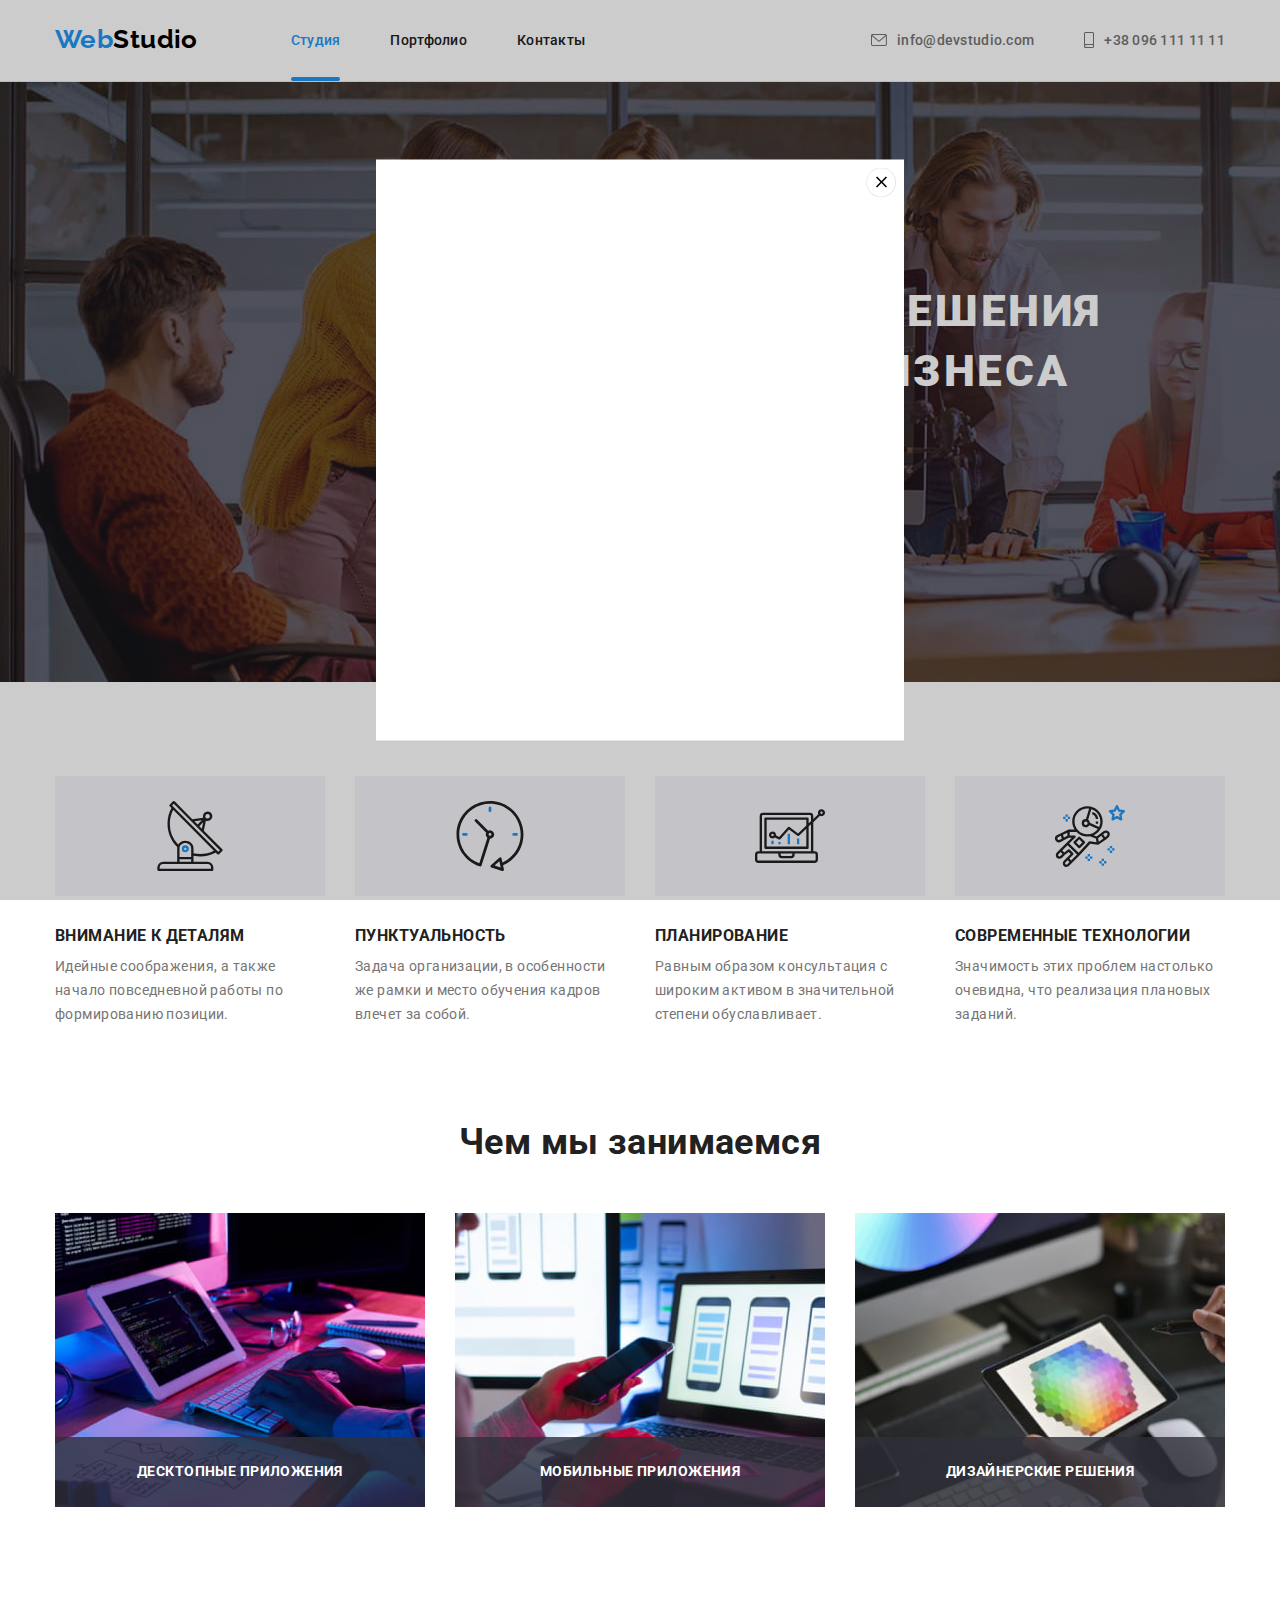
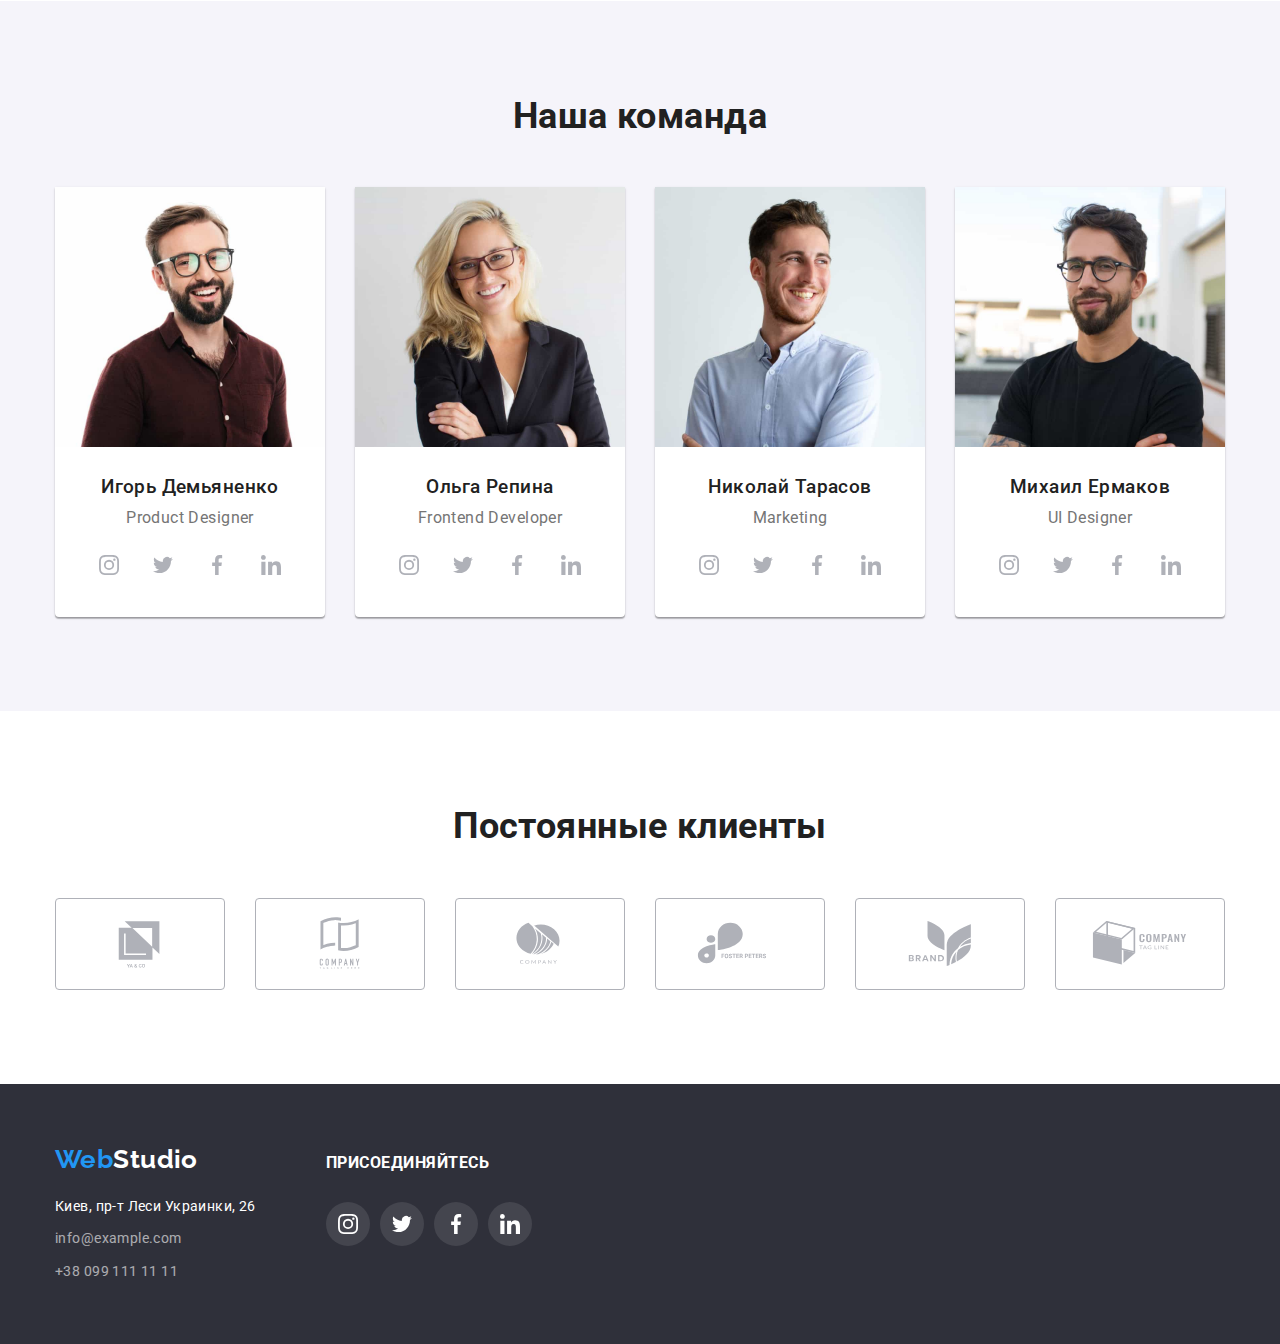
==== commit 144f7cde: "js address changed" ====
--- a/index.html
+++ b/index.html
@@ -144,14 +144,14 @@
                     <ul class="media list">
                         <li class="button-media">
                             <a href="" class="link link-media">
-                                <svg width="20px" , height="20px" , fill="currentColor">
+                                <svg width="20px", height="20px", fill="currentColor">
                                     <use href="./images/icons.svg#icon-instagram"></use>
                                 </svg>
                             </a>
                         </li>
                         <li class="button-media">
                             <a href="" class="link link-media">
-                                <svg width="20px" , height="20px" , fill="currentColor">
+                                <svg width="20px", height="20px", fill="currentColor">
                                     <use href="./images/icons.svg#icon-twitter"></use>
                                 </svg>
                             </a>
@@ -390,6 +390,6 @@
     </div>
 
     </footer>
-<script src="/js/modal.js"></script>
+<script src="./js/modal.js"></script>
 </body>
 </html>--- a/css/styles.css
+++ b/css/styles.css
@@ -235,10 +235,6 @@
   background-color: var(--accent-color-hover);
 }
 
-.button.primary:active {
-  scale: 100%;
-}
-
 /* Modal window */
 .backdrop {
   position: fixed;
@@ -247,16 +243,17 @@
   width: 100%;
   height: 100%;
   z-index: 1;
-
   background-color: rgba(0, 0, 0, 0.2);
 
   opacity: 1;
-  transition: opacity 1000ms var(--cubic);
+  visibility: visible;
+
+  transition: opacity 250ms var(--cubic), visibility 250ms var(--cubic);
 }
 
 .backdrop.is-hidden {
+  opacity: 0;
   visibility: hidden;
-  opacity: 0;
   pointer-events: none;
 }
 
@@ -265,13 +262,12 @@
   top: 50%;
   left: 50%;
 
-  height: 581px;
+  min-height: 581px;
   width: 528px;
-
-  background-color: #fff;
-  box-shadow: 0px 2px 1px 0px #00000033, 0px 1px 1px 0px #00000024,
-    0px 1px 3px 0px #0000001f;
+  background-color: var(--contrast-text-color);
+
   transform: translate(-50%, -50%) scale(1);
+
   transition: transform 250ms var(--cubic);
 }
 
@@ -284,12 +280,13 @@
   display: flex;
   justify-content: center;
   align-items: center;
-  top: 10px;
-  right: 10px;
+  top: 8px;
+  right: 8px;
 
   height: 30px;
   width: 30px;
   -webkit-appearance: none;
+  -webkit-border-radius: 0px;
   padding: 0px;
   border-radius: 50%;
   border-width: 1px;
@@ -452,7 +449,7 @@
   background-color: var(--contrast-text-color);
   color: var(--icons-gray);
 
-  transition: background-color 250ms var(--cubic);
+  transition: background-color 250ms var(--cubic), color;
 }
 
 .team-text .link-media:focus,
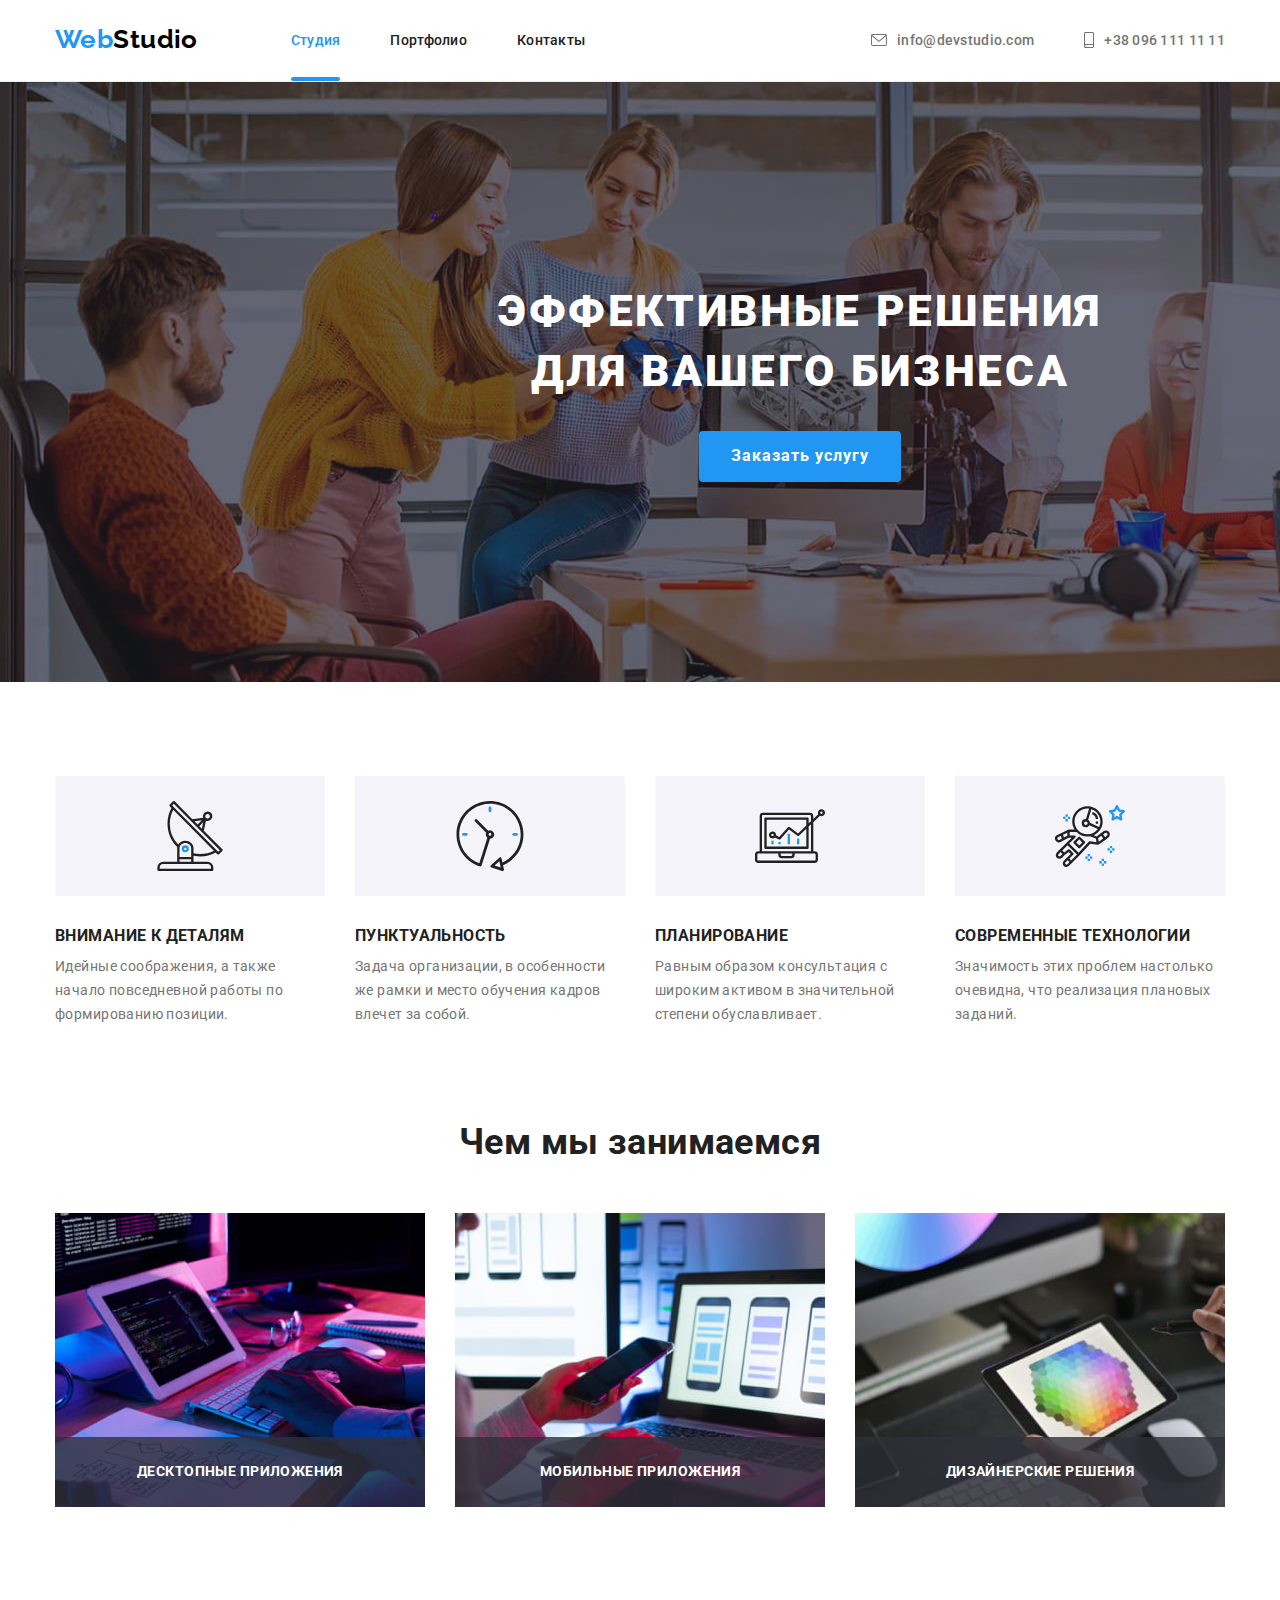
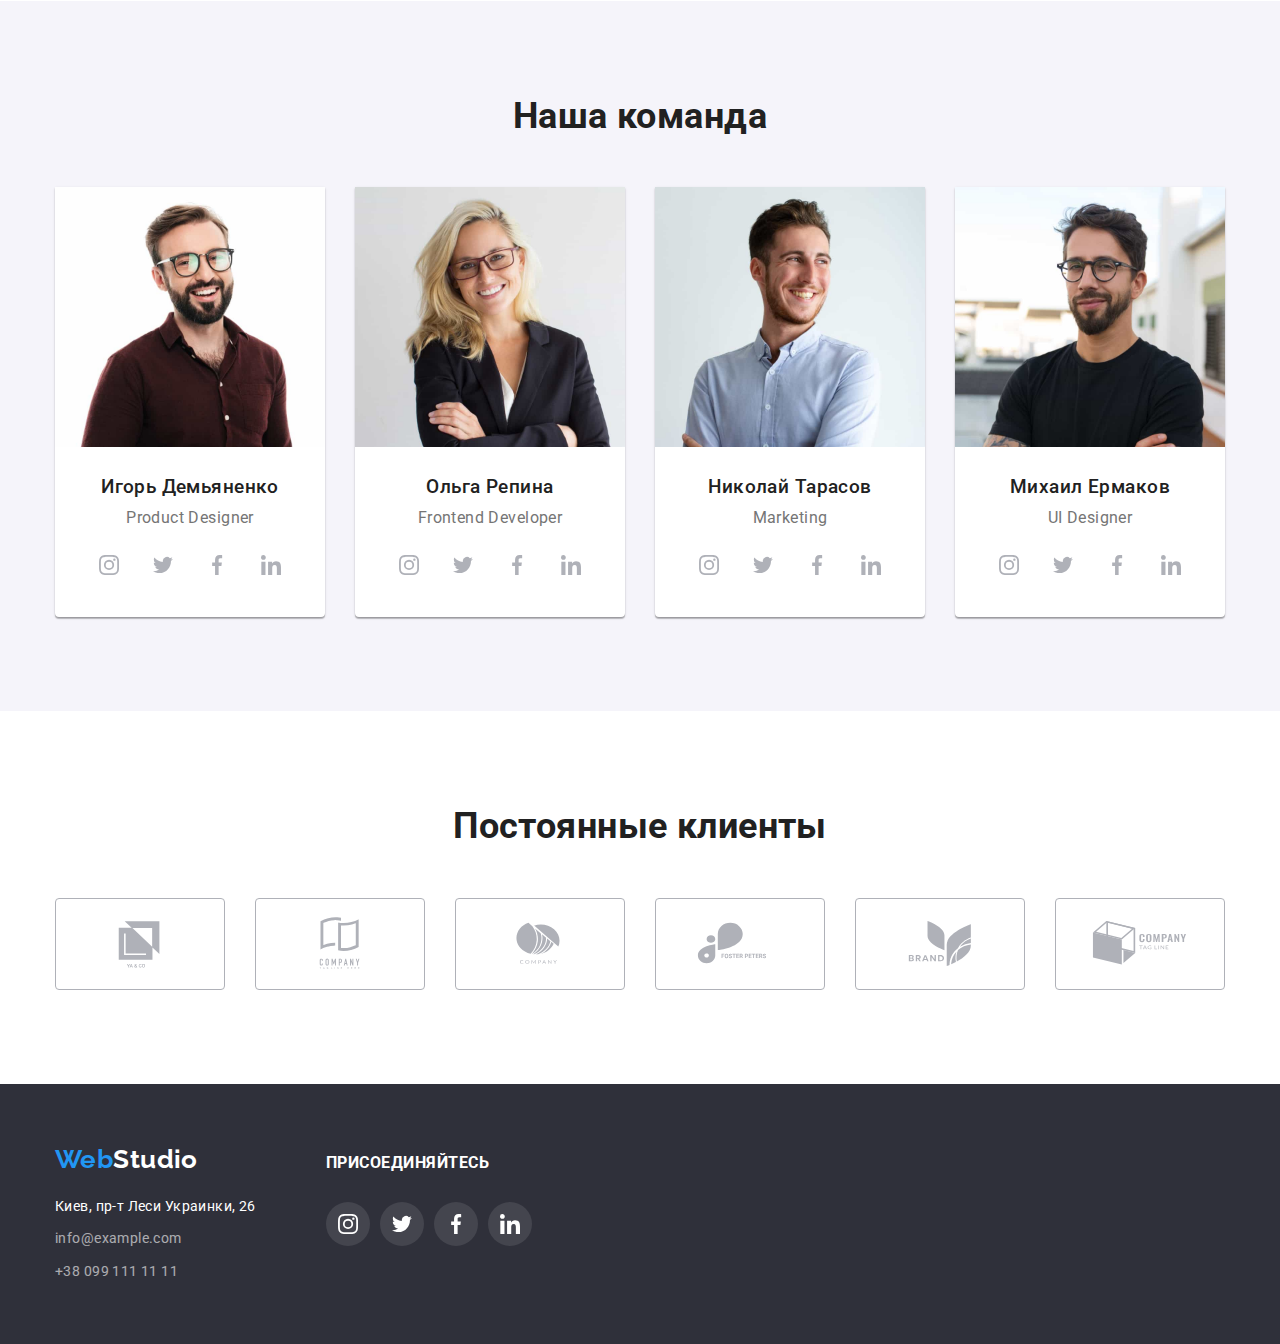
==== commit 88ed8714: "is-hidden added" ====
--- a/index.html
+++ b/index.html
@@ -60,7 +60,7 @@
         </div>
         </section>
 
-        <div class="backdrop" data-modal> 
+        <div class="backdrop is-hidden" data-modal> 
             <div class="modal">
                 <button class="button-close" data-modal-close> 
                     <svg width="18", height="18">
